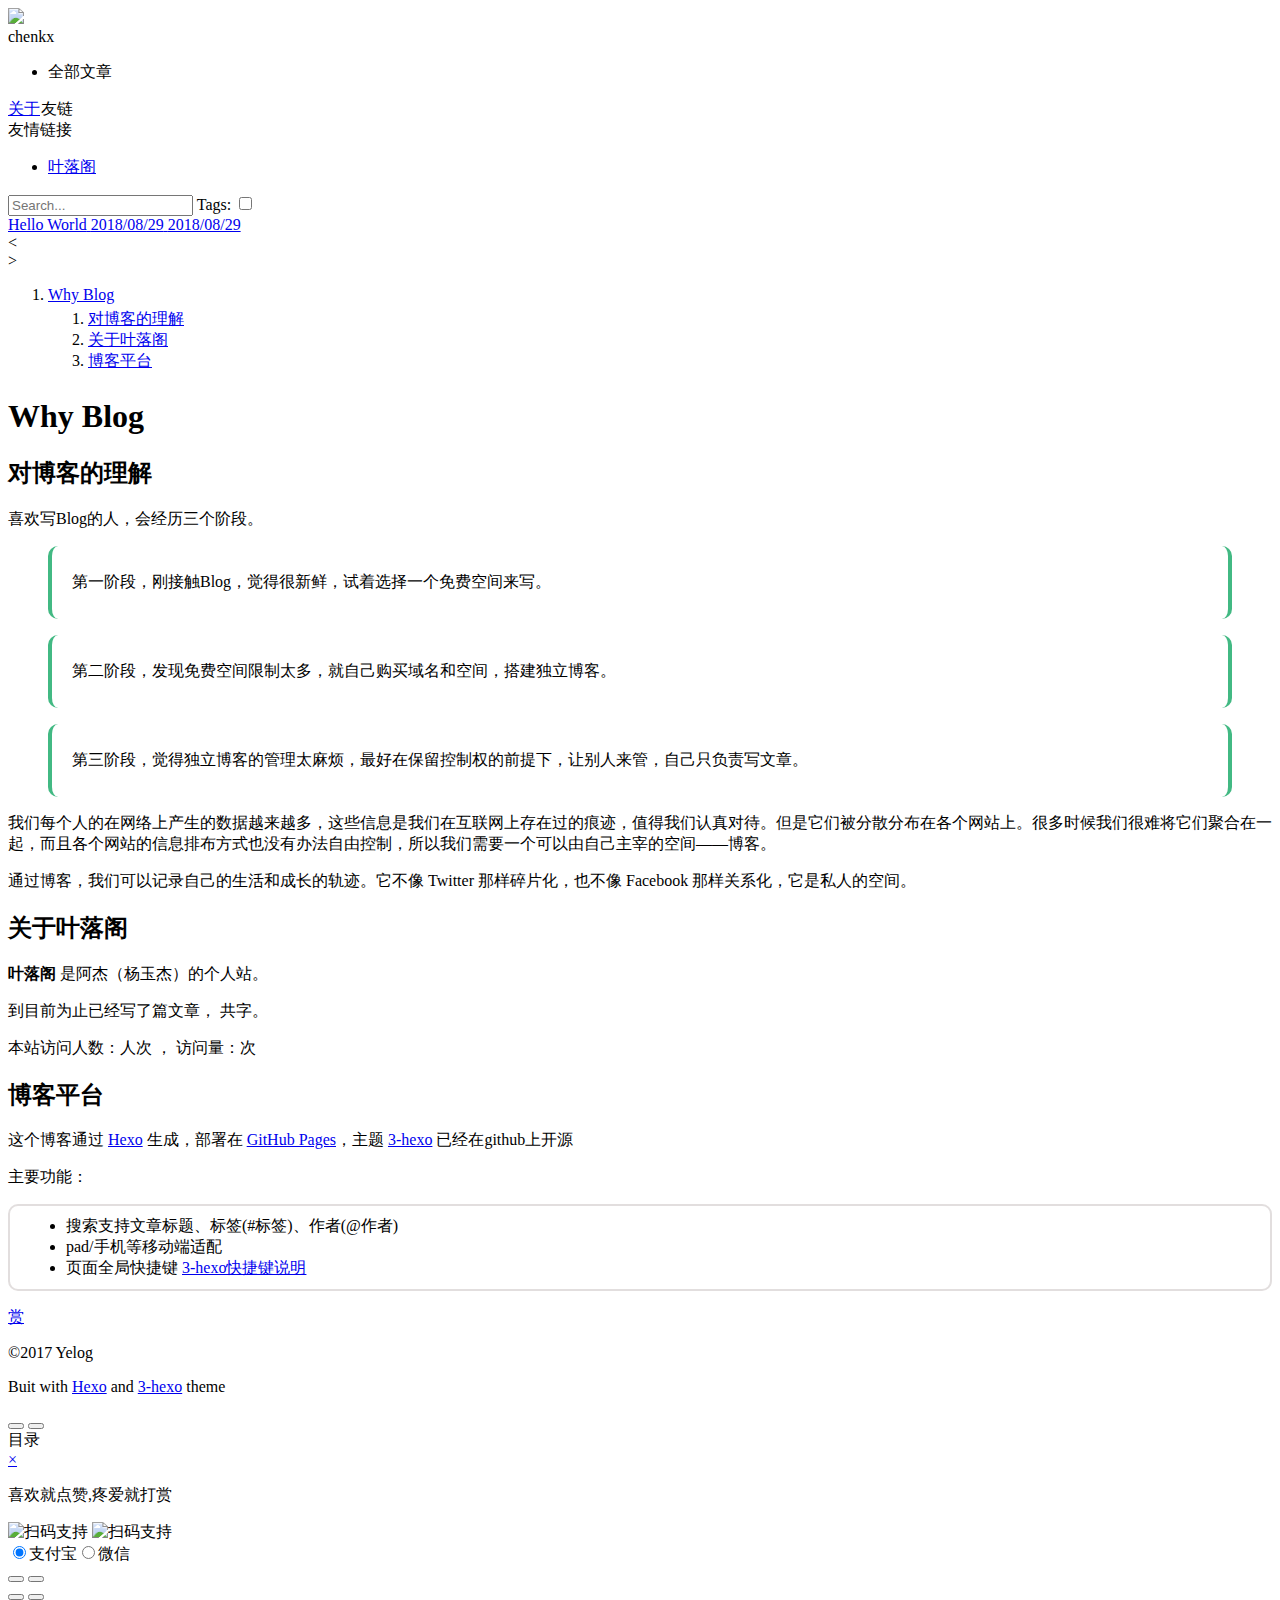
==== index.html @ 4b86eac5 "Site updated: 2018-08-30 00:07:07" ====
<!DOCTYPE html>
<html>
<head>
  <meta charset="utf-8">
  <title>chenkx博客</title>
  <meta name="keywords" content="">
  <meta name="description" content="chenkx博客">
    <meta name="viewport" content="width=device-width, initial-scale=1, maximum-scale=1">
<meta name="description" content="test">
<meta property="og:type" content="article">
<meta property="og:title" content="chenkx博客">
<meta property="og:url" content="http://yoursite.com/2018/08/29/test/index.html">
<meta property="og:site_name" content="chenkx博客">
<meta property="og:description" content="test">
<meta property="og:locale" content="default">
<meta property="og:updated_time" content="2018-08-29T16:04:20.630Z">
<meta name="twitter:card" content="summary">
<meta name="twitter:title" content="chenkx博客">
<meta name="twitter:description" content="test">


<link rel="icon" href="/img/avatar.jpg">

<link rel="stylesheet" href="/css/style.css">

<link rel="stylesheet" href="/css/hl_theme/atom-light.css">

<link href="//cdn.bootcss.com/animate.css/3.5.2/animate.min.css" rel="stylesheet">
<link href="//cdn.bootcss.com/font-awesome/4.7.0/css/font-awesome.min.css" rel="stylesheet">

<link href="//cdn.bootcss.com/photoswipe/4.1.2/photoswipe.min.css" rel="stylesheet">
<link href="//cdn.bootcss.com/photoswipe/4.1.2/default-skin/default-skin.min.css" rel="stylesheet">

<script src="//cdn.bootcss.com/jquery/2.2.4/jquery.min.js"></script>
<script src="/js/jquery.autocomplete.min.js"></script>
<script src="//cdn.bootcss.com/highlight.js/9.12.0/highlight.min.js"></script>
<script>
    hljs.initHighlightingOnLoad();
</script>

<script src="//cdn.bootcss.com/nprogress/0.2.0/nprogress.min.js"></script>



<script src="//cdn.bootcss.com/jquery-cookie/1.4.1/jquery.cookie.min.js" ></script>

</head>
<div style="display: none">
  <input class="theme_disqus_on" value="false">
  <input class="theme_preload_comment" value="false">
</div>
<body>
<aside class="nav mobile">
    <div class="nav-left">
        <a href="/" class="avatar_target">
    <img class="avatar" src="/img/avatar.jpg" />
</a>
<div class="author">
    <span>chenkx</span>
</div>

<div class="icon">
    
    <a class="rss" title="rss" href="/atom.xml" target="_blank"></a>
    
    
    <a class="github" title="github" href="https://github.com/yelog" target="_blank"></a>
    
    
    <a class="facebook" title="facebook" href="https://www.facebook.com/faker.tops" target="_blank"></a>
    
    
    
    <a class="linkedin" title="linkedin" href="https://www.linkedin.com/in/%E7%8E%89%E6%9D%B0-%E6%9D%A8-13a40a103/" target="_blank"></a>
    
    
    
    <a class="reddit" title="reddit" href="https://www.reddit.com/user/yelog/" target="_blank"></a>
    
    
    <a class="weibo" title="weibo" href="http://weibo.com/u/2307534817" target="_blank"></a>
    
    
    <a class="email" title="email" href="mailto:jaytp@qq.com"></a>
    
</div>



<ul>
    <li class="all active">全部文章</li>
    
</ul>
<div class="left-bottom">
    <div class="menus">
    
    
    
    
    </div>
    <div><a style="border-right: 1px solid #fff; width: 49%"  class="about site_url"  href="/about">关于</a><a style="width: 50%"  class="friends">友链</a></div>
</div>
<input type="hidden" id="yelog_site_posts_number" value="2">

<div style="display: none">
    <span id="busuanzi_value_site_uv"></span>
    <span id="busuanzi_value_site_pv"></span>
</div>
    </div>
    <div class="nav-right">
        <div class="friends-area">
    <div class="friends-title">
        友情链接
        <i class="back-title-list"></i>
    </div>
    <div class="friends-content">
        <ul>
            
            <li><a target="_blank" href="http://yelog.org/">叶落阁</a></li>
            
        </ul>
    </div>
</div>
        <div class="title-list">
    <form onkeydown="if(event.keyCode==13){return false;}">
        <input class="search" type="text" placeholder="Search..." autocomplete="off"id="local-search-input" >
        <i class="cross"></i>
        <span>
        <label for="tagswitch">Tags:</label>
        <input id="tagswitch" type="checkbox">
    </span>
    </form>
    <div class="tags-list">
    
    <div class="clearfix"></div>
</div>

    
    <nav id="title-list-nav">
        
        <a  class=""
           href="/2018/08/29/hello-world/"
           data-tag=""
           data-author="" >
            <span class="post-title" title="Hello World">Hello World</span>
            <span class="post-date" title="2018-08-29 23:16:12">2018/08/29</span>
        </a>
        
        <a  class=""
           href="/2018/08/29/test/"
           data-tag=""
           data-author="" >
            <span class="post-title" title=""></span>
            <span class="post-date" title="2018-08-29 23:48:22">2018/08/29</span>
        </a>
        
    </nav>
</div>
    </div>
    <div class="hide-list">
        <div class="semicircle">
            <div class="brackets first"><</div>
            <div class="brackets">&gt;</div>
        </div>
    </div>
</aside>
<div class="post">
    <div class="pjax">
        <article class="index">
            <div class="toc-ref">
    
        <ol class="toc"><li class="toc-item toc-level-1"><a class="toc-link" href="#Why-Blog"><span class="toc-text">Why Blog</span></a><ol class="toc-child"><li class="toc-item toc-level-2"><a class="toc-link" href="#对博客的理解"><span class="toc-text">对博客的理解</span></a></li><li class="toc-item toc-level-2"><a class="toc-link" href="#关于叶落阁"><span class="toc-text">关于叶落阁</span></a></li><li class="toc-item toc-level-2"><a class="toc-link" href="#博客平台"><span class="toc-text">博客平台</span></a></li></ol></li></ol>
    
<style>
    .left-col .switch-btn,
    .left-col .switch-area {
        display: none;
    }
    .toc-level-3 i,
    .toc-level-3 ol {
        display: none !important;
    }
</style>
</div>
            <h1 id="Why-Blog"><a href="#Why-Blog" class="headerlink" title="Why Blog"></a>Why Blog</h1><h2 id="对博客的理解"><a href="#对博客的理解" class="headerlink" title="对博客的理解"></a>对博客的理解</h2><p>喜欢写Blog的人，会经历三个阶段。</p>
<blockquote>
<p>第一阶段，刚接触Blog，觉得很新鲜，试着选择一个免费空间来写。</p>
</blockquote>
<blockquote>
<p>第二阶段，发现免费空间限制太多，就自己购买域名和空间，搭建独立博客。</p>
</blockquote>
<blockquote>
<p>第三阶段，觉得独立博客的管理太麻烦，最好在保留控制权的前提下，让别人来管，自己只负责写文章。</p>
</blockquote>
<p>我们每个人的在网络上产生的数据越来越多，这些信息是我们在互联网上存在过的痕迹，值得我们认真对待。但是它们被分散分布在各个网站上。很多时候我们很难将它们聚合在一起，而且各个网站的信息排布方式也没有办法自由控制，所以我们需要一个可以由自己主宰的空间——博客。</p>
<p>通过博客，我们可以记录自己的生活和成长的轨迹。它不像 Twitter 那样碎片化，也不像 Facebook 那样关系化，它是私人的空间。</p>
<h2 id="关于叶落阁"><a href="#关于叶落阁" class="headerlink" title="关于叶落阁"></a>关于叶落阁</h2><p><strong>叶落阁</strong> 是阿杰（杨玉杰）的个人站。</p>
<p>到目前为止已经写了<code class="article_number"></code>篇文章， 共<code class="site_word_count"></code>字。</p>
<p>本站访问人数：<code class="site_uv"></code>人次 ， 访问量：<code class="site_pv"></code>次</p>
<h2 id="博客平台"><a href="#博客平台" class="headerlink" title="博客平台"></a>博客平台</h2><p>这个博客通过 <a href="https://hexo.io/">Hexo</a> 生成，部署在 <a href="https://pages.github.com/">GitHub Pages</a>，主题 <a href="https://github.com/yelog/hexo-theme-3-hexo">3-hexo</a> 已经在github上开源</p>
<p>主要功能：</p>
<ul>
<li>搜索支持文章标题、标签(#标签)、作者(@作者)</li>
<li>pad/手机等移动端适配</li>
<li>页面全局快捷键 <a href='http://yelog.org/2017/03/24/3-hexo-shortcuts/'>3-hexo快捷键说明</a></li>
</ul>

        </article>
        
        <p>
            <a href="javascript:void(0)" class="dashang" onclick="dashangToggle()">赏</a>
        </p>
        
        
    </div>
    <div class="copyright">
        <p class="footer-entry">©2017 Yelog</p>
<p class="footer-entry">Buit with <a href="https://hexo.io/" target="_blank">Hexo</a> and <a href="https://github.com/yelog/hexo-theme-3-hexo" target="_blank">3-hexo</a> theme</p>

    </div>
    <div class="full-toc">
        <button class="full"><span class="min "></span></button>
<button class="post-toc-menu"><span class="post-toc-menu-icons"></span></button>
<div class="post-toc"><span class="post-toc-title">目录</span>
    <div class="post-toc-content">

    </div>
</div>
<a class="" id="rocket" href="javascript:void(0)"></a>
    </div>
</div>
<div class="acParent"></div>

<div class="hide_box" onclick="dashangToggle()"></div>
<div class="shang_box">
    <a class="shang_close" href="javascript:void(0)" onclick="dashangToggle()">×</a>
    <div class="shang_tit">
        <p>喜欢就点赞,疼爱就打赏</p>
    </div>
    <div class="shang_payimg">
        <div class="pay_img">
            <img src="/img/alipay.jpg" class="alipay" title="扫码支持">
            <img src="/img/weixin.jpg" class="weixin" title="扫码支持">
        </div>
    </div>
    <div class="shang_payselect">
        <span><label><input type="radio" name="pay" checked value="alipay">支付宝</label></span><span><label><input type="radio" name="pay" value="weixin">微信</label></span>
    </div>
</div>

</body>
<script src="//cdn.bootcss.com/jquery.pjax/2.0.1/jquery.pjax.min.js"></script>

<script src="//cdn.bootcss.com/photoswipe/4.1.2/photoswipe.min.js"></script>
<script src="//cdn.bootcss.com/photoswipe/4.1.2/photoswipe-ui-default.min.js"></script>

<script src="/js/script.js"></script>
<script>
    var img_resize = 'photoSwipe';
    /*作者、标签的自动补全*/
    $(function () {
        $('.search').AutoComplete({
            'data': [],
            'itemHeight': 20,
            'width': 418
        }).AutoComplete('show');
    })
    function initArticle() {
        /*渲染对应的表格样式*/
        
            $(".post .pjax table").addClass("green_title");
        

        /*渲染打赏样式*/
        
        $("input[name=pay]").on("click", function () {
            if($("input[name=pay]:checked").val()=="weixin"){
                $(".shang_box .shang_payimg .pay_img").addClass("weixin_img");
            } else {
                $(".shang_box .shang_payimg .pay_img").removeClass("weixin_img");
            }
        })
        

        /*高亮代码块行号*/
        
        $('pre code').each(function(){
            var lines = $(this).text().split('\n').length - 1;
            var $numbering = $('<ul/>').addClass('pre-numbering').attr("unselectable","on");
            $(this).addClass('has-numbering')
                    .parent()
                    .append($numbering);
            for(i=1;i<=lines;i++){
                $numbering.append($('<li/>').text(i));
            }
        });
        

        /*访问数量*/
        
        $.getScript("//dn-lbstatics.qbox.me/busuanzi/2.3/busuanzi.pure.mini.js");
        

        /*代码高亮，行号对齐*/
        $('.pre-numbering').css('line-height',$('.has-numbering').css('line-height'));

        

        // PhotoSwipe
        $('article').each(function(i){
            $(this).find('img').each(function(){
                if ($(this).closest('figure').hasClass('article-gallery-img')) {
                    return;
                }
                var alt = this.alt;
                $(this)
                    .wrap('<figure class="article-gallery-img" itemprop="associatedMedia" itemscope itemtype="http://schema.org/ImageObject"></figure>')
                    .wrap('<a href="' + this.src + '" title="' + alt + '"></a>');
                $(this).after('<div class="img_alt"><span>' + (alt || '') + '</span></div>');
            });
        });

        var pswpElement = document.querySelectorAll('.pswp')[0];
        if (pswpElement) {
            var gallerySelector = '.article-gallery, article';

            var initPhotoSwipeFromDOM = function(gallerySelector) {

                // parse slide data (url, title, size ...) from DOM elements
                // (children of gallerySelector)
                var parseThumbnailElements = function(el) {
                    var thumbElements = $(el).find('figure.article-gallery-img').toArray(),
                        numNodes = thumbElements.length,
                        items = [],
                        figureEl,
                        linkEl,
                        size,
                        imgEl,
                        item;

                    for (var i = 0; i < numNodes; i++) {

                        figureEl = thumbElements[i]; // <figure> element

                        // include only element nodes
                        if (figureEl.nodeType !== 1) {
                            continue;
                        }

                        linkEl = figureEl.children[0]; // <a> element
                        imgEl = linkEl.children[0]; // <img>

                        size = linkEl.getAttribute('data-size');
                        size = size && size.split('x');

                        // create slide object
                        item = {
                            src: linkEl.getAttribute('href'),
                            w: size && parseInt(size[0], 10) || imgEl.width,
                            h: size && parseInt(size[1], 10) || imgEl.height
                        };

                        if (figureEl.children.length > 1) {
                            // <figcaption> content
                            item.title = figureEl.children[1].innerHTML;
                        }

                        if (linkEl.children.length > 0) {
                            // <img> thumbnail element, retrieving thumbnail url
                            item.msrc = linkEl.children[0].getAttribute('src');
                        }

                        item.el = figureEl; // save link to element for getThumbBoundsFn
                        items.push(item);
                    }

                    return items;
                };

                // find nearest parent element
                var closest = function closest(el, fn) {
                    return el && (fn(el) ? el : closest(el.parentNode, fn));
                };

                // triggers when user clicks on thumbnail
                var onThumbnailsClick = function(e) {
                    e = e || window.event;

                    var eTarget = e.target || e.srcElement;

                    // find root element of slide
                    var clickedListItem = closest(eTarget, function(el) {
                        return (el.tagName && el.tagName.toUpperCase() === 'FIGURE');
                    });

                    if (!clickedListItem) {
                        return;
                    }

                    if (e.preventDefault) {
                        e.preventDefault();
                    } else {
                        e.returnValue = false;
                    }

                    // find index of clicked item by looping through all child nodes
                    // alternatively, you may define index via data- attribute
                    var clickedGallery = $(clickedListItem).closest(gallerySelector)[0],
                        childNodes = $(clickedGallery).find('figure.article-gallery-img').toArray(),
                        numChildNodes = childNodes.length,
                        nodeIndex = 0,
                        index;

                    for (var i = 0; i < numChildNodes; i++) {
                        if (childNodes[i].nodeType !== 1) {
                            continue;
                        }

                        if (childNodes[i] === clickedListItem) {
                            index = nodeIndex;
                            break;
                        }
                        nodeIndex++;
                    }



                    if (index >= 0) {
                        // open PhotoSwipe if valid index found
                        openPhotoSwipe(index, clickedGallery);
                    }
                    return false;
                };

                // parse picture index and gallery index from URL (#&pid=1&gid=2)
                var photoswipeParseHash = function() {
                    var hash = window.location.hash.substring(1),
                        params = {};

                    if (hash.length < 5) {
                        return params;
                    }

                    var vars = hash.split('&');
                    for (var i = 0; i < vars.length; i++) {
                        if (!vars[i]) {
                            continue;
                        }
                        var pair = vars[i].split('=');
                        if (pair.length < 2) {
                            continue;
                        }
                        params[pair[0]] = pair[1];
                    }

                    if (params.gid) {
                        params.gid = parseInt(params.gid, 10);
                    }

                    return params;
                };

                var openPhotoSwipe = function(index, galleryElement, disableAnimation, fromURL) {
                    var pswpElement = document.querySelectorAll('.pswp')[0],
                        gallery,
                        options,
                        items;

                    items = parseThumbnailElements(galleryElement);

                    // define options (if needed)
                    options = {

                        // define gallery index (for URL)
                        galleryUID: galleryElement.getAttribute('data-pswp-uid'),

                        getThumbBoundsFn: function(index) {
                            // See Options -> getThumbBoundsFn section of documentation for more info
                            var thumbnail = items[index].el.getElementsByTagName('img')[0], // find thumbnail
                                pageYScroll = window.pageYOffset || document.documentElement.scrollTop,
                                rect = thumbnail.getBoundingClientRect();

                            return {
                                x: rect.left,
                                y: rect.top + pageYScroll,
                                w: rect.width
                            };
                        }
                    };

                    // PhotoSwipe opened from URL
                    if (fromURL) {
                        if (options.galleryPIDs) {
                            // parse real index when custom PIDs are used
                            // http://photoswipe.com/documentation/faq.html#custom-pid-in-url
                            for (var j = 0; j < items.length; j++) {
                                if (items[j].pid == index) {
                                    options.index = j;
                                    break;
                                }
                            }
                        } else {
                            // in URL indexes start from 1
                            options.index = parseInt(index, 10) - 1;
                        }
                    } else {
                        options.index = parseInt(index, 10);
                    }

                    // exit if index not found
                    if (isNaN(options.index)) {
                        return;
                    }

                    if (disableAnimation) {
                        options.showAnimationDuration = 0;
                    }

                    // Pass data to PhotoSwipe and initialize it
                    gallery = new PhotoSwipe(pswpElement, PhotoSwipeUI_Default, items, options);

                    gallery.listen('imageLoadComplete', function(index, item) {
                        var linkEl = item.el.children[0];
                        var img = item.container.children[0];
                        if (!linkEl.getAttribute('data-size')) {
                            linkEl.setAttribute('data-size', img.naturalWidth + 'x' + img.naturalHeight);
                            item.w = img.naturalWidth;
                            item.h = img.naturalHeight;
                            gallery.invalidateCurrItems();
                            gallery.updateSize(true);
                        }
                    });

                    gallery.init();
                };

                // loop through all gallery elements and bind events
                var galleryElements = document.querySelectorAll(gallerySelector);

                for (var i = 0, l = galleryElements.length; i < l; i++) {
                    galleryElements[i].setAttribute('data-pswp-uid', i + 1);
                    galleryElements[i].onclick = onThumbnailsClick;
                }

                // Parse URL and open gallery if it contains #&pid=3&gid=1
                var hashData = photoswipeParseHash();
                if (hashData.pid && hashData.gid) {
                    openPhotoSwipe(hashData.pid, galleryElements[hashData.gid - 1], true, true);
                }
            };

            // execute above function
            initPhotoSwipeFromDOM(gallerySelector);
        }
        
    }

    /*打赏页面隐藏与展示*/
    
    function dashangToggle() {
        $(".shang_box").fadeToggle();
        $(".hide_box").fadeToggle();
    }
    

</script>

<!--加入行号的高亮代码块样式-->

<style>
    pre{
        position: relative;
        margin-bottom: 24px;
        border-radius: 10px;
        border: 2px solid #e2dede;
        background: #FFF;
        overflow: hidden;
    }
    code.has-numbering{
        margin-left: 30px;
    }
    .pre-numbering{
        margin: 0px;
        position: absolute;
        top: 0;
        left: 0;
        width: 20px;
        padding: 0.5em 3px 0.7em 5px;
        border-right: 1px solid #C3CCD0;
        text-align: right;
        color: #AAA;
        background-color: #fafafa;
    }
</style>

<!--自定义样式设置-->
<style>
    
    .nav-right nav a.hover, #local-search-result a.hover{
        background-color: #e2e0e0;
    }
    
    

    /*列表样式*/
    
    .post .pjax article .article-entry>ol, .post .pjax article .article-entry>ul, .post .pjax article>ol, .post .pjax article>ul{
        border: #e2dede solid 2px;
        border-radius: 10px;
        padding: 10px 32px 10px 56px;
    }
    .post .pjax article .article-entry li>ol, .post .pjax article .article-entry li>ul,.post .pjax article li>ol, .post .pjax article li>ul{
        padding-top: 5px;
        padding-bottom: 5px;
    }
    .post .pjax article .article-entry>ol>li, .post .pjax article .article-entry>ul>li,.post .pjax article>ol>li, .post .pjax article>ul>li{
        margin-bottom: auto;
        margin-left: auto;
    }
    .post .pjax article .article-entry li>ol>li, .post .pjax article .article-entry li>ul>li,.post .pjax article li>ol>li, .post .pjax article li>ul>li{
        margin-bottom: auto;
        margin-left: auto;
    }
    

    /*引用块样式*/
    
    .post .pjax article blockquote {
        padding: 10px 20px;
        background-color: white;
        border: none;
        border-left: 4px solid #42b983;
        border-right: 4px solid #42b983;
        border-radius: 10px;
    }
    

    /*文章列表背景图*/
    
    .nav-right:before {
        content: ' ';
        display: block;
        position: absolute;
        left: 0;
        top: 0;
        width: 100%;
        height: 100%;
        opacity: 0.1;
        background: url("http://oncj6b2vl.bkt.clouddn.com/FlSExUGfRSaqxkK5v42CpuI-tXAL.jpg");
        background-repeat: no-repeat;
        background-position: 50% 0;
        -ms-background-size: cover;
        -o-background-size: cover;
        -moz-background-size: cover;
        -webkit-background-size: cover;
        background-size: cover;
    }
    
</style>


<!-- Root element of PhotoSwipe. Must have class pswp. -->
<div class="pswp" tabindex="-1" role="dialog" aria-hidden="true">

    <!-- Background of PhotoSwipe.
         It's a separate element, as animating opacity is faster than rgba(). -->
    <div class="pswp__bg"></div>

    <!-- Slides wrapper with overflow:hidden. -->
    <div class="pswp__scroll-wrap">

        <!-- Container that holds slides. PhotoSwipe keeps only 3 slides in DOM to save memory. -->
        <!-- don't modify these 3 pswp__item elements, data is added later on. -->
        <div class="pswp__container">
            <div class="pswp__item"></div>
            <div class="pswp__item"></div>
            <div class="pswp__item"></div>
        </div>

        <!-- Default (PhotoSwipeUI_Default) interface on top of sliding area. Can be changed. -->
        <div class="pswp__ui pswp__ui--hidden">

            <div class="pswp__top-bar">

                <!--  Controls are self-explanatory. Order can be changed. -->

                <div class="pswp__counter"></div>

                <button class="pswp__button pswp__button--close" title="Close (Esc)"></button>

                <button class="pswp__button pswp__button--fs" title="Toggle fullscreen"></button>

                <!-- Preloader demo https://codepen.io/dimsemenov/pen/yyBWoR -->
                <!-- element will get class pswp__preloader--active when preloader is running -->
                <div class="pswp__preloader">
                    <div class="pswp__preloader__icn">
                        <div class="pswp__preloader__cut">
                            <div class="pswp__preloader__donut"></div>
                        </div>
                    </div>
                </div>
            </div>

            <div class="pswp__share-modal pswp__share-modal--hidden pswp__single-tap">
                <div class="pswp__share-tooltip"></div>
            </div>

            <button class="pswp__button pswp__button--arrow--left" title="Previous (arrow left)">
            </button>

            <button class="pswp__button pswp__button--arrow--right" title="Next (arrow right)">
            </button>

            <div class="pswp__caption">
                <div class="pswp__caption__center"></div>
            </div>

        </div>

    </div>

</div>





</html>
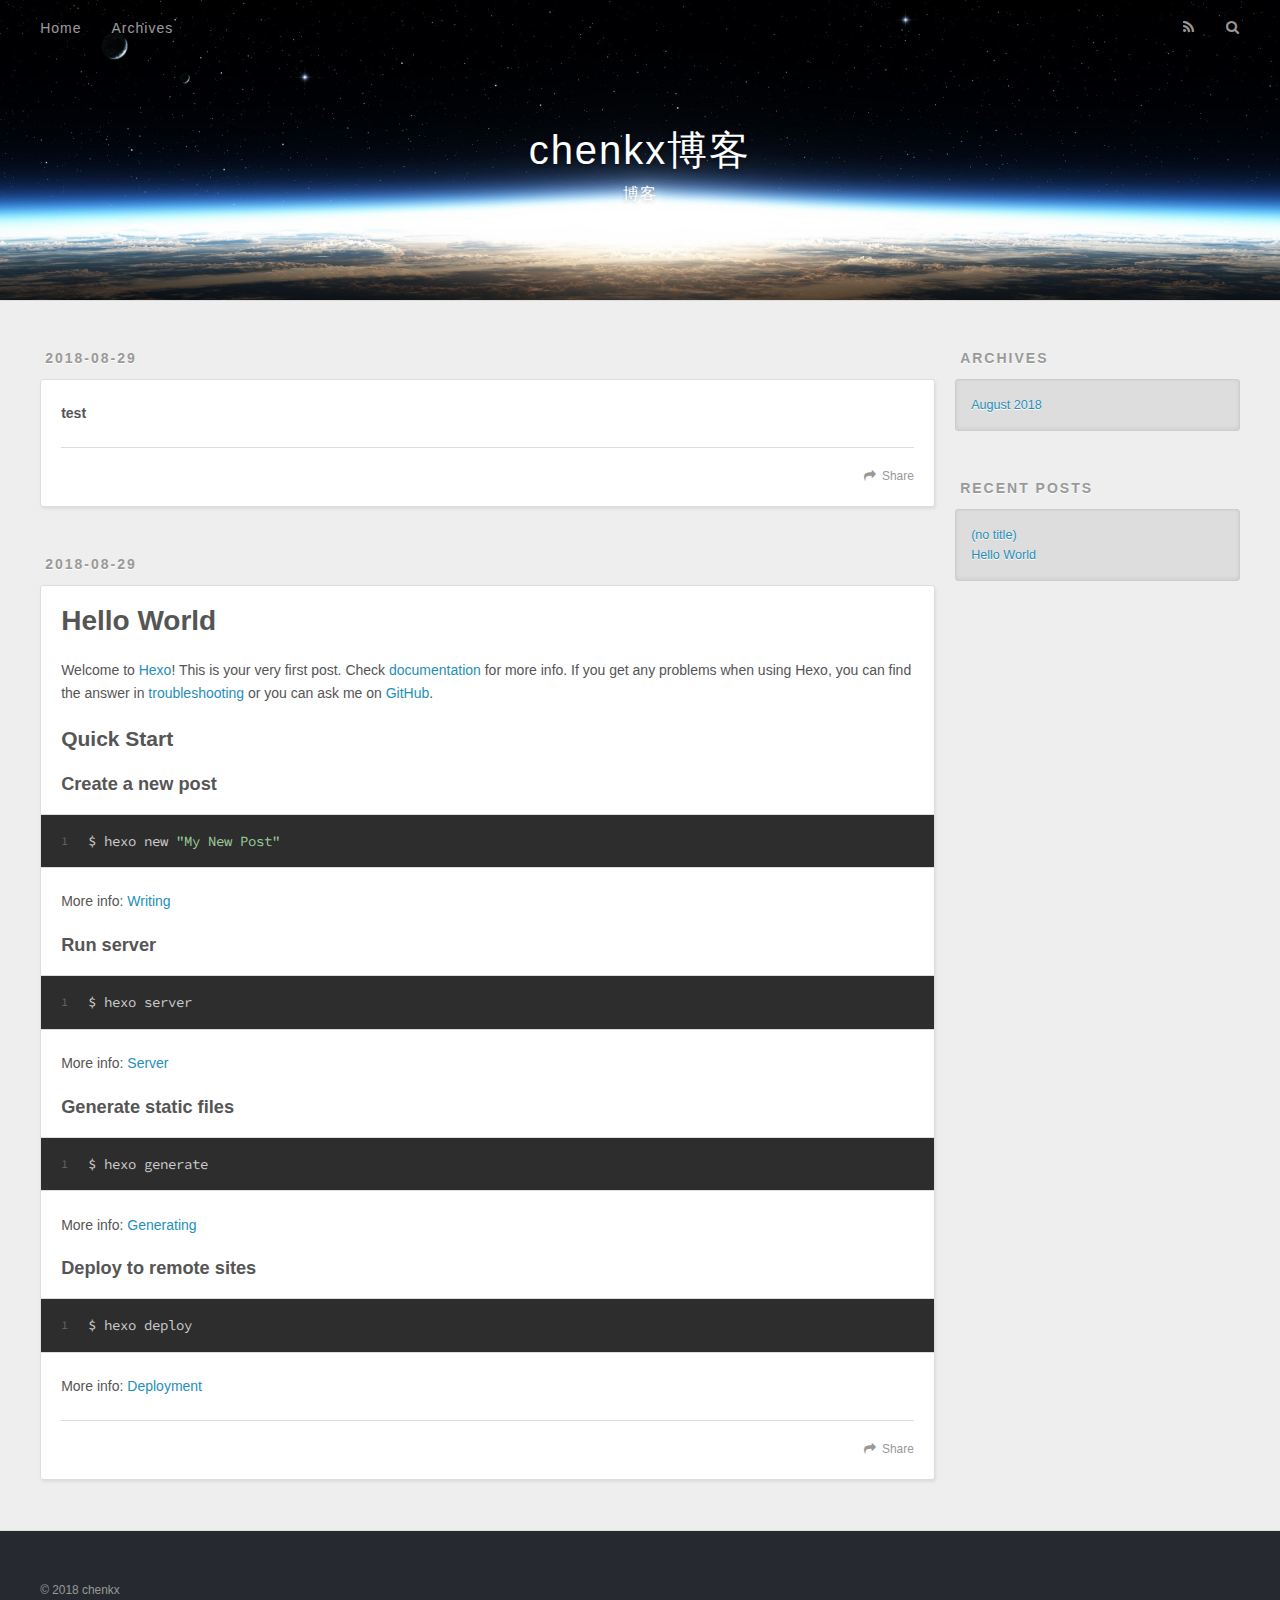
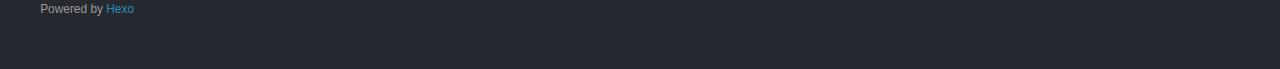
==== commit 8a58e527: "Site updated: 2018-08-30 00:21:43" ====
--- a/index.html
+++ b/index.html
@@ -2,727 +2,221 @@
 <html>
 <head>
   <meta charset="utf-8">
+  
+
+  
   <title>chenkx博客</title>
-  <meta name="keywords" content="">
-  <meta name="description" content="chenkx博客">
-    <meta name="viewport" content="width=device-width, initial-scale=1, maximum-scale=1">
-<meta name="description" content="test">
-<meta property="og:type" content="article">
+  <meta name="viewport" content="width=device-width, initial-scale=1, maximum-scale=1">
+  <meta name="description" content="个人整理">
+<meta property="og:type" content="website">
 <meta property="og:title" content="chenkx博客">
-<meta property="og:url" content="http://yoursite.com/2018/08/29/test/index.html">
+<meta property="og:url" content="http://yoursite.com/index.html">
 <meta property="og:site_name" content="chenkx博客">
-<meta property="og:description" content="test">
+<meta property="og:description" content="个人整理">
 <meta property="og:locale" content="default">
-<meta property="og:updated_time" content="2018-08-29T16:04:20.630Z">
 <meta name="twitter:card" content="summary">
 <meta name="twitter:title" content="chenkx博客">
-<meta name="twitter:description" content="test">
-
-
-<link rel="icon" href="/img/avatar.jpg">
-
-<link rel="stylesheet" href="/css/style.css">
-
-<link rel="stylesheet" href="/css/hl_theme/atom-light.css">
-
-<link href="//cdn.bootcss.com/animate.css/3.5.2/animate.min.css" rel="stylesheet">
-<link href="//cdn.bootcss.com/font-awesome/4.7.0/css/font-awesome.min.css" rel="stylesheet">
-
-<link href="//cdn.bootcss.com/photoswipe/4.1.2/photoswipe.min.css" rel="stylesheet">
-<link href="//cdn.bootcss.com/photoswipe/4.1.2/default-skin/default-skin.min.css" rel="stylesheet">
-
-<script src="//cdn.bootcss.com/jquery/2.2.4/jquery.min.js"></script>
-<script src="/js/jquery.autocomplete.min.js"></script>
-<script src="//cdn.bootcss.com/highlight.js/9.12.0/highlight.min.js"></script>
-<script>
-    hljs.initHighlightingOnLoad();
-</script>
-
-<script src="//cdn.bootcss.com/nprogress/0.2.0/nprogress.min.js"></script>
-
-
-
-<script src="//cdn.bootcss.com/jquery-cookie/1.4.1/jquery.cookie.min.js" ></script>
-
+<meta name="twitter:description" content="个人整理">
+  
+    <link rel="alternate" href="/atom.xml" title="chenkx博客" type="application/atom+xml">
+  
+  
+    <link rel="icon" href="/favicon.png">
+  
+  
+    <link href="//fonts.googleapis.com/css?family=Source+Code+Pro" rel="stylesheet" type="text/css">
+  
+  <link rel="stylesheet" href="/css/style.css">
 </head>
-<div style="display: none">
-  <input class="theme_disqus_on" value="false">
-  <input class="theme_preload_comment" value="false">
-</div>
+
 <body>
-<aside class="nav mobile">
-    <div class="nav-left">
-        <a href="/" class="avatar_target">
-    <img class="avatar" src="/img/avatar.jpg" />
+  <div id="container">
+    <div id="wrap">
+      <header id="header">
+  <div id="banner"></div>
+  <div id="header-outer" class="outer">
+    <div id="header-title" class="inner">
+      <h1 id="logo-wrap">
+        <a href="/" id="logo">chenkx博客</a>
+      </h1>
+      
+        <h2 id="subtitle-wrap">
+          <a href="/" id="subtitle">博客</a>
+        </h2>
+      
+    </div>
+    <div id="header-inner" class="inner">
+      <nav id="main-nav">
+        <a id="main-nav-toggle" class="nav-icon"></a>
+        
+          <a class="main-nav-link" href="/">Home</a>
+        
+          <a class="main-nav-link" href="/archives">Archives</a>
+        
+      </nav>
+      <nav id="sub-nav">
+        
+          <a id="nav-rss-link" class="nav-icon" href="/atom.xml" title="RSS Feed"></a>
+        
+        <a id="nav-search-btn" class="nav-icon" title="Search"></a>
+      </nav>
+      <div id="search-form-wrap">
+        <form action="//google.com/search" method="get" accept-charset="UTF-8" class="search-form"><input type="search" name="q" class="search-form-input" placeholder="Search"><button type="submit" class="search-form-submit">&#xF002;</button><input type="hidden" name="sitesearch" value="http://yoursite.com"></form>
+      </div>
+    </div>
+  </div>
+</header>
+      <div class="outer">
+        <section id="main">
+  
+    <article id="post-test" class="article article-type-post" itemscope itemprop="blogPost">
+  <div class="article-meta">
+    <a href="/2018/08/29/test/" class="article-date">
+  <time datetime="2018-08-29T15:48:22.527Z" itemprop="datePublished">2018-08-29</time>
 </a>
-<div class="author">
-    <span>chenkx</span>
-</div>
-
-<div class="icon">
-    
-    <a class="rss" title="rss" href="/atom.xml" target="_blank"></a>
-    
-    
-    <a class="github" title="github" href="https://github.com/yelog" target="_blank"></a>
-    
-    
-    <a class="facebook" title="facebook" href="https://www.facebook.com/faker.tops" target="_blank"></a>
-    
-    
-    
-    <a class="linkedin" title="linkedin" href="https://www.linkedin.com/in/%E7%8E%89%E6%9D%B0-%E6%9D%A8-13a40a103/" target="_blank"></a>
-    
-    
-    
-    <a class="reddit" title="reddit" href="https://www.reddit.com/user/yelog/" target="_blank"></a>
-    
-    
-    <a class="weibo" title="weibo" href="http://weibo.com/u/2307534817" target="_blank"></a>
-    
-    
-    <a class="email" title="email" href="mailto:jaytp@qq.com"></a>
-    
-</div>
-
-
-
-<ul>
-    <li class="all active">全部文章</li>
-    
-</ul>
-<div class="left-bottom">
-    <div class="menus">
-    
-    
-    
-    
-    </div>
-    <div><a style="border-right: 1px solid #fff; width: 49%"  class="about site_url"  href="/about">关于</a><a style="width: 50%"  class="friends">友链</a></div>
-</div>
-<input type="hidden" id="yelog_site_posts_number" value="2">
-
-<div style="display: none">
-    <span id="busuanzi_value_site_uv"></span>
-    <span id="busuanzi_value_site_pv"></span>
-</div>
-    </div>
-    <div class="nav-right">
-        <div class="friends-area">
-    <div class="friends-title">
-        友情链接
-        <i class="back-title-list"></i>
-    </div>
-    <div class="friends-content">
-        <ul>
-            
-            <li><a target="_blank" href="http://yelog.org/">叶落阁</a></li>
-            
-        </ul>
-    </div>
-</div>
-        <div class="title-list">
-    <form onkeydown="if(event.keyCode==13){return false;}">
-        <input class="search" type="text" placeholder="Search..." autocomplete="off"id="local-search-input" >
-        <i class="cross"></i>
-        <span>
-        <label for="tagswitch">Tags:</label>
-        <input id="tagswitch" type="checkbox">
-    </span>
-    </form>
-    <div class="tags-list">
-    
-    <div class="clearfix"></div>
-</div>
-
-    
-    <nav id="title-list-nav">
-        
-        <a  class=""
-           href="/2018/08/29/hello-world/"
-           data-tag=""
-           data-author="" >
-            <span class="post-title" title="Hello World">Hello World</span>
-            <span class="post-date" title="2018-08-29 23:16:12">2018/08/29</span>
-        </a>
-        
-        <a  class=""
-           href="/2018/08/29/test/"
-           data-tag=""
-           data-author="" >
-            <span class="post-title" title=""></span>
-            <span class="post-date" title="2018-08-29 23:48:22">2018/08/29</span>
-        </a>
-        
-    </nav>
-</div>
-    </div>
-    <div class="hide-list">
-        <div class="semicircle">
-            <div class="brackets first"><</div>
-            <div class="brackets">&gt;</div>
-        </div>
-    </div>
+    
+  </div>
+  <div class="article-inner">
+    
+    
+    <div class="article-entry" itemprop="articleBody">
+      
+        <p><strong>test</strong></p>
+
+      
+    </div>
+    <footer class="article-footer">
+      <a data-url="http://yoursite.com/2018/08/29/test/" data-id="cjlfclg020000low8b5fexly4" class="article-share-link">Share</a>
+      
+      
+    </footer>
+  </div>
+  
+</article>
+
+
+  
+    <article id="post-hello-world" class="article article-type-post" itemscope itemprop="blogPost">
+  <div class="article-meta">
+    <a href="/2018/08/29/hello-world/" class="article-date">
+  <time datetime="2018-08-29T15:16:12.159Z" itemprop="datePublished">2018-08-29</time>
+</a>
+    
+  </div>
+  <div class="article-inner">
+    
+    
+      <header class="article-header">
+        
+  
+    <h1 itemprop="name">
+      <a class="article-title" href="/2018/08/29/hello-world/">Hello World</a>
+    </h1>
+  
+
+      </header>
+    
+    <div class="article-entry" itemprop="articleBody">
+      
+        <p>Welcome to <a href="https://hexo.io/" target="_blank" rel="noopener">Hexo</a>! This is your very first post. Check <a href="https://hexo.io/docs/" target="_blank" rel="noopener">documentation</a> for more info. If you get any problems when using Hexo, you can find the answer in <a href="https://hexo.io/docs/troubleshooting.html" target="_blank" rel="noopener">troubleshooting</a> or you can ask me on <a href="https://github.com/hexojs/hexo/issues" target="_blank" rel="noopener">GitHub</a>.</p>
+<h2 id="Quick-Start"><a href="#Quick-Start" class="headerlink" title="Quick Start"></a>Quick Start</h2><h3 id="Create-a-new-post"><a href="#Create-a-new-post" class="headerlink" title="Create a new post"></a>Create a new post</h3><figure class="highlight bash"><table><tr><td class="gutter"><pre><span class="line">1</span><br></pre></td><td class="code"><pre><span class="line">$ hexo new <span class="string">"My New Post"</span></span><br></pre></td></tr></table></figure>
+<p>More info: <a href="https://hexo.io/docs/writing.html" target="_blank" rel="noopener">Writing</a></p>
+<h3 id="Run-server"><a href="#Run-server" class="headerlink" title="Run server"></a>Run server</h3><figure class="highlight bash"><table><tr><td class="gutter"><pre><span class="line">1</span><br></pre></td><td class="code"><pre><span class="line">$ hexo server</span><br></pre></td></tr></table></figure>
+<p>More info: <a href="https://hexo.io/docs/server.html" target="_blank" rel="noopener">Server</a></p>
+<h3 id="Generate-static-files"><a href="#Generate-static-files" class="headerlink" title="Generate static files"></a>Generate static files</h3><figure class="highlight bash"><table><tr><td class="gutter"><pre><span class="line">1</span><br></pre></td><td class="code"><pre><span class="line">$ hexo generate</span><br></pre></td></tr></table></figure>
+<p>More info: <a href="https://hexo.io/docs/generating.html" target="_blank" rel="noopener">Generating</a></p>
+<h3 id="Deploy-to-remote-sites"><a href="#Deploy-to-remote-sites" class="headerlink" title="Deploy to remote sites"></a>Deploy to remote sites</h3><figure class="highlight bash"><table><tr><td class="gutter"><pre><span class="line">1</span><br></pre></td><td class="code"><pre><span class="line">$ hexo deploy</span><br></pre></td></tr></table></figure>
+<p>More info: <a href="https://hexo.io/docs/deployment.html" target="_blank" rel="noopener">Deployment</a></p>
+
+      
+    </div>
+    <footer class="article-footer">
+      <a data-url="http://yoursite.com/2018/08/29/hello-world/" data-id="cjlfclg0a0001low8el8ltoz2" class="article-share-link">Share</a>
+      
+      
+    </footer>
+  </div>
+  
+</article>
+
+
+  
+
+
+</section>
+        
+          <aside id="sidebar">
+  
+    
+
+  
+    
+
+  
+    
+  
+    
+  <div class="widget-wrap">
+    <h3 class="widget-title">Archives</h3>
+    <div class="widget">
+      <ul class="archive-list"><li class="archive-list-item"><a class="archive-list-link" href="/archives/2018/08/">August 2018</a></li></ul>
+    </div>
+  </div>
+
+
+  
+    
+  <div class="widget-wrap">
+    <h3 class="widget-title">Recent Posts</h3>
+    <div class="widget">
+      <ul>
+        
+          <li>
+            <a href="/2018/08/29/test/">(no title)</a>
+          </li>
+        
+          <li>
+            <a href="/2018/08/29/hello-world/">Hello World</a>
+          </li>
+        
+      </ul>
+    </div>
+  </div>
+
+  
 </aside>
-<div class="post">
-    <div class="pjax">
-        <article class="index">
-            <div class="toc-ref">
-    
-        <ol class="toc"><li class="toc-item toc-level-1"><a class="toc-link" href="#Why-Blog"><span class="toc-text">Why Blog</span></a><ol class="toc-child"><li class="toc-item toc-level-2"><a class="toc-link" href="#对博客的理解"><span class="toc-text">对博客的理解</span></a></li><li class="toc-item toc-level-2"><a class="toc-link" href="#关于叶落阁"><span class="toc-text">关于叶落阁</span></a></li><li class="toc-item toc-level-2"><a class="toc-link" href="#博客平台"><span class="toc-text">博客平台</span></a></li></ol></li></ol>
-    
-<style>
-    .left-col .switch-btn,
-    .left-col .switch-area {
-        display: none;
-    }
-    .toc-level-3 i,
-    .toc-level-3 ol {
-        display: none !important;
-    }
-</style>
-</div>
-            <h1 id="Why-Blog"><a href="#Why-Blog" class="headerlink" title="Why Blog"></a>Why Blog</h1><h2 id="对博客的理解"><a href="#对博客的理解" class="headerlink" title="对博客的理解"></a>对博客的理解</h2><p>喜欢写Blog的人，会经历三个阶段。</p>
-<blockquote>
-<p>第一阶段，刚接触Blog，觉得很新鲜，试着选择一个免费空间来写。</p>
-</blockquote>
-<blockquote>
-<p>第二阶段，发现免费空间限制太多，就自己购买域名和空间，搭建独立博客。</p>
-</blockquote>
-<blockquote>
-<p>第三阶段，觉得独立博客的管理太麻烦，最好在保留控制权的前提下，让别人来管，自己只负责写文章。</p>
-</blockquote>
-<p>我们每个人的在网络上产生的数据越来越多，这些信息是我们在互联网上存在过的痕迹，值得我们认真对待。但是它们被分散分布在各个网站上。很多时候我们很难将它们聚合在一起，而且各个网站的信息排布方式也没有办法自由控制，所以我们需要一个可以由自己主宰的空间——博客。</p>
-<p>通过博客，我们可以记录自己的生活和成长的轨迹。它不像 Twitter 那样碎片化，也不像 Facebook 那样关系化，它是私人的空间。</p>
-<h2 id="关于叶落阁"><a href="#关于叶落阁" class="headerlink" title="关于叶落阁"></a>关于叶落阁</h2><p><strong>叶落阁</strong> 是阿杰（杨玉杰）的个人站。</p>
-<p>到目前为止已经写了<code class="article_number"></code>篇文章， 共<code class="site_word_count"></code>字。</p>
-<p>本站访问人数：<code class="site_uv"></code>人次 ， 访问量：<code class="site_pv"></code>次</p>
-<h2 id="博客平台"><a href="#博客平台" class="headerlink" title="博客平台"></a>博客平台</h2><p>这个博客通过 <a href="https://hexo.io/">Hexo</a> 生成，部署在 <a href="https://pages.github.com/">GitHub Pages</a>，主题 <a href="https://github.com/yelog/hexo-theme-3-hexo">3-hexo</a> 已经在github上开源</p>
-<p>主要功能：</p>
-<ul>
-<li>搜索支持文章标题、标签(#标签)、作者(@作者)</li>
-<li>pad/手机等移动端适配</li>
-<li>页面全局快捷键 <a href='http://yelog.org/2017/03/24/3-hexo-shortcuts/'>3-hexo快捷键说明</a></li>
-</ul>
-
-        </article>
-        
-        <p>
-            <a href="javascript:void(0)" class="dashang" onclick="dashangToggle()">赏</a>
-        </p>
-        
-        
-    </div>
-    <div class="copyright">
-        <p class="footer-entry">©2017 Yelog</p>
-<p class="footer-entry">Buit with <a href="https://hexo.io/" target="_blank">Hexo</a> and <a href="https://github.com/yelog/hexo-theme-3-hexo" target="_blank">3-hexo</a> theme</p>
-
-    </div>
-    <div class="full-toc">
-        <button class="full"><span class="min "></span></button>
-<button class="post-toc-menu"><span class="post-toc-menu-icons"></span></button>
-<div class="post-toc"><span class="post-toc-title">目录</span>
-    <div class="post-toc-content">
-
-    </div>
-</div>
-<a class="" id="rocket" href="javascript:void(0)"></a>
-    </div>
-</div>
-<div class="acParent"></div>
-
-<div class="hide_box" onclick="dashangToggle()"></div>
-<div class="shang_box">
-    <a class="shang_close" href="javascript:void(0)" onclick="dashangToggle()">×</a>
-    <div class="shang_tit">
-        <p>喜欢就点赞,疼爱就打赏</p>
-    </div>
-    <div class="shang_payimg">
-        <div class="pay_img">
-            <img src="/img/alipay.jpg" class="alipay" title="扫码支持">
-            <img src="/img/weixin.jpg" class="weixin" title="扫码支持">
-        </div>
-    </div>
-    <div class="shang_payselect">
-        <span><label><input type="radio" name="pay" checked value="alipay">支付宝</label></span><span><label><input type="radio" name="pay" value="weixin">微信</label></span>
-    </div>
-</div>
-
+        
+      </div>
+      <footer id="footer">
+  
+  <div class="outer">
+    <div id="footer-info" class="inner">
+      &copy; 2018 chenkx<br>
+      Powered by <a href="http://hexo.io/" target="_blank">Hexo</a>
+    </div>
+  </div>
+</footer>
+    </div>
+    <nav id="mobile-nav">
+  
+    <a href="/" class="mobile-nav-link">Home</a>
+  
+    <a href="/archives" class="mobile-nav-link">Archives</a>
+  
+</nav>
+    
+
+<script src="//ajax.googleapis.com/ajax/libs/jquery/2.0.3/jquery.min.js"></script>
+
+
+  <link rel="stylesheet" href="/fancybox/jquery.fancybox.css">
+  <script src="/fancybox/jquery.fancybox.pack.js"></script>
+
+
+<script src="/js/script.js"></script>
+
+
+
+  </div>
 </body>
-<script src="//cdn.bootcss.com/jquery.pjax/2.0.1/jquery.pjax.min.js"></script>
-
-<script src="//cdn.bootcss.com/photoswipe/4.1.2/photoswipe.min.js"></script>
-<script src="//cdn.bootcss.com/photoswipe/4.1.2/photoswipe-ui-default.min.js"></script>
-
-<script src="/js/script.js"></script>
-<script>
-    var img_resize = 'photoSwipe';
-    /*作者、标签的自动补全*/
-    $(function () {
-        $('.search').AutoComplete({
-            'data': [],
-            'itemHeight': 20,
-            'width': 418
-        }).AutoComplete('show');
-    })
-    function initArticle() {
-        /*渲染对应的表格样式*/
-        
-            $(".post .pjax table").addClass("green_title");
-        
-
-        /*渲染打赏样式*/
-        
-        $("input[name=pay]").on("click", function () {
-            if($("input[name=pay]:checked").val()=="weixin"){
-                $(".shang_box .shang_payimg .pay_img").addClass("weixin_img");
-            } else {
-                $(".shang_box .shang_payimg .pay_img").removeClass("weixin_img");
-            }
-        })
-        
-
-        /*高亮代码块行号*/
-        
-        $('pre code').each(function(){
-            var lines = $(this).text().split('\n').length - 1;
-            var $numbering = $('<ul/>').addClass('pre-numbering').attr("unselectable","on");
-            $(this).addClass('has-numbering')
-                    .parent()
-                    .append($numbering);
-            for(i=1;i<=lines;i++){
-                $numbering.append($('<li/>').text(i));
-            }
-        });
-        
-
-        /*访问数量*/
-        
-        $.getScript("//dn-lbstatics.qbox.me/busuanzi/2.3/busuanzi.pure.mini.js");
-        
-
-        /*代码高亮，行号对齐*/
-        $('.pre-numbering').css('line-height',$('.has-numbering').css('line-height'));
-
-        
-
-        // PhotoSwipe
-        $('article').each(function(i){
-            $(this).find('img').each(function(){
-                if ($(this).closest('figure').hasClass('article-gallery-img')) {
-                    return;
-                }
-                var alt = this.alt;
-                $(this)
-                    .wrap('<figure class="article-gallery-img" itemprop="associatedMedia" itemscope itemtype="http://schema.org/ImageObject"></figure>')
-                    .wrap('<a href="' + this.src + '" title="' + alt + '"></a>');
-                $(this).after('<div class="img_alt"><span>' + (alt || '') + '</span></div>');
-            });
-        });
-
-        var pswpElement = document.querySelectorAll('.pswp')[0];
-        if (pswpElement) {
-            var gallerySelector = '.article-gallery, article';
-
-            var initPhotoSwipeFromDOM = function(gallerySelector) {
-
-                // parse slide data (url, title, size ...) from DOM elements
-                // (children of gallerySelector)
-                var parseThumbnailElements = function(el) {
-                    var thumbElements = $(el).find('figure.article-gallery-img').toArray(),
-                        numNodes = thumbElements.length,
-                        items = [],
-                        figureEl,
-                        linkEl,
-                        size,
-                        imgEl,
-                        item;
-
-                    for (var i = 0; i < numNodes; i++) {
-
-                        figureEl = thumbElements[i]; // <figure> element
-
-                        // include only element nodes
-                        if (figureEl.nodeType !== 1) {
-                            continue;
-                        }
-
-                        linkEl = figureEl.children[0]; // <a> element
-                        imgEl = linkEl.children[0]; // <img>
-
-                        size = linkEl.getAttribute('data-size');
-                        size = size && size.split('x');
-
-                        // create slide object
-                        item = {
-                            src: linkEl.getAttribute('href'),
-                            w: size && parseInt(size[0], 10) || imgEl.width,
-                            h: size && parseInt(size[1], 10) || imgEl.height
-                        };
-
-                        if (figureEl.children.length > 1) {
-                            // <figcaption> content
-                            item.title = figureEl.children[1].innerHTML;
-                        }
-
-                        if (linkEl.children.length > 0) {
-                            // <img> thumbnail element, retrieving thumbnail url
-                            item.msrc = linkEl.children[0].getAttribute('src');
-                        }
-
-                        item.el = figureEl; // save link to element for getThumbBoundsFn
-                        items.push(item);
-                    }
-
-                    return items;
-                };
-
-                // find nearest parent element
-                var closest = function closest(el, fn) {
-                    return el && (fn(el) ? el : closest(el.parentNode, fn));
-                };
-
-                // triggers when user clicks on thumbnail
-                var onThumbnailsClick = function(e) {
-                    e = e || window.event;
-
-                    var eTarget = e.target || e.srcElement;
-
-                    // find root element of slide
-                    var clickedListItem = closest(eTarget, function(el) {
-                        return (el.tagName && el.tagName.toUpperCase() === 'FIGURE');
-                    });
-
-                    if (!clickedListItem) {
-                        return;
-                    }
-
-                    if (e.preventDefault) {
-                        e.preventDefault();
-                    } else {
-                        e.returnValue = false;
-                    }
-
-                    // find index of clicked item by looping through all child nodes
-                    // alternatively, you may define index via data- attribute
-                    var clickedGallery = $(clickedListItem).closest(gallerySelector)[0],
-                        childNodes = $(clickedGallery).find('figure.article-gallery-img').toArray(),
-                        numChildNodes = childNodes.length,
-                        nodeIndex = 0,
-                        index;
-
-                    for (var i = 0; i < numChildNodes; i++) {
-                        if (childNodes[i].nodeType !== 1) {
-                            continue;
-                        }
-
-                        if (childNodes[i] === clickedListItem) {
-                            index = nodeIndex;
-                            break;
-                        }
-                        nodeIndex++;
-                    }
-
-
-
-                    if (index >= 0) {
-                        // open PhotoSwipe if valid index found
-                        openPhotoSwipe(index, clickedGallery);
-                    }
-                    return false;
-                };
-
-                // parse picture index and gallery index from URL (#&pid=1&gid=2)
-                var photoswipeParseHash = function() {
-                    var hash = window.location.hash.substring(1),
-                        params = {};
-
-                    if (hash.length < 5) {
-                        return params;
-                    }
-
-                    var vars = hash.split('&');
-                    for (var i = 0; i < vars.length; i++) {
-                        if (!vars[i]) {
-                            continue;
-                        }
-                        var pair = vars[i].split('=');
-                        if (pair.length < 2) {
-                            continue;
-                        }
-                        params[pair[0]] = pair[1];
-                    }
-
-                    if (params.gid) {
-                        params.gid = parseInt(params.gid, 10);
-                    }
-
-                    return params;
-                };
-
-                var openPhotoSwipe = function(index, galleryElement, disableAnimation, fromURL) {
-                    var pswpElement = document.querySelectorAll('.pswp')[0],
-                        gallery,
-                        options,
-                        items;
-
-                    items = parseThumbnailElements(galleryElement);
-
-                    // define options (if needed)
-                    options = {
-
-                        // define gallery index (for URL)
-                        galleryUID: galleryElement.getAttribute('data-pswp-uid'),
-
-                        getThumbBoundsFn: function(index) {
-                            // See Options -> getThumbBoundsFn section of documentation for more info
-                            var thumbnail = items[index].el.getElementsByTagName('img')[0], // find thumbnail
-                                pageYScroll = window.pageYOffset || document.documentElement.scrollTop,
-                                rect = thumbnail.getBoundingClientRect();
-
-                            return {
-                                x: rect.left,
-                                y: rect.top + pageYScroll,
-                                w: rect.width
-                            };
-                        }
-                    };
-
-                    // PhotoSwipe opened from URL
-                    if (fromURL) {
-                        if (options.galleryPIDs) {
-                            // parse real index when custom PIDs are used
-                            // http://photoswipe.com/documentation/faq.html#custom-pid-in-url
-                            for (var j = 0; j < items.length; j++) {
-                                if (items[j].pid == index) {
-                                    options.index = j;
-                                    break;
-                                }
-                            }
-                        } else {
-                            // in URL indexes start from 1
-                            options.index = parseInt(index, 10) - 1;
-                        }
-                    } else {
-                        options.index = parseInt(index, 10);
-                    }
-
-                    // exit if index not found
-                    if (isNaN(options.index)) {
-                        return;
-                    }
-
-                    if (disableAnimation) {
-                        options.showAnimationDuration = 0;
-                    }
-
-                    // Pass data to PhotoSwipe and initialize it
-                    gallery = new PhotoSwipe(pswpElement, PhotoSwipeUI_Default, items, options);
-
-                    gallery.listen('imageLoadComplete', function(index, item) {
-                        var linkEl = item.el.children[0];
-                        var img = item.container.children[0];
-                        if (!linkEl.getAttribute('data-size')) {
-                            linkEl.setAttribute('data-size', img.naturalWidth + 'x' + img.naturalHeight);
-                            item.w = img.naturalWidth;
-                            item.h = img.naturalHeight;
-                            gallery.invalidateCurrItems();
-                            gallery.updateSize(true);
-                        }
-                    });
-
-                    gallery.init();
-                };
-
-                // loop through all gallery elements and bind events
-                var galleryElements = document.querySelectorAll(gallerySelector);
-
-                for (var i = 0, l = galleryElements.length; i < l; i++) {
-                    galleryElements[i].setAttribute('data-pswp-uid', i + 1);
-                    galleryElements[i].onclick = onThumbnailsClick;
-                }
-
-                // Parse URL and open gallery if it contains #&pid=3&gid=1
-                var hashData = photoswipeParseHash();
-                if (hashData.pid && hashData.gid) {
-                    openPhotoSwipe(hashData.pid, galleryElements[hashData.gid - 1], true, true);
-                }
-            };
-
-            // execute above function
-            initPhotoSwipeFromDOM(gallerySelector);
-        }
-        
-    }
-
-    /*打赏页面隐藏与展示*/
-    
-    function dashangToggle() {
-        $(".shang_box").fadeToggle();
-        $(".hide_box").fadeToggle();
-    }
-    
-
-</script>
-
-<!--加入行号的高亮代码块样式-->
-
-<style>
-    pre{
-        position: relative;
-        margin-bottom: 24px;
-        border-radius: 10px;
-        border: 2px solid #e2dede;
-        background: #FFF;
-        overflow: hidden;
-    }
-    code.has-numbering{
-        margin-left: 30px;
-    }
-    .pre-numbering{
-        margin: 0px;
-        position: absolute;
-        top: 0;
-        left: 0;
-        width: 20px;
-        padding: 0.5em 3px 0.7em 5px;
-        border-right: 1px solid #C3CCD0;
-        text-align: right;
-        color: #AAA;
-        background-color: #fafafa;
-    }
-</style>
-
-<!--自定义样式设置-->
-<style>
-    
-    .nav-right nav a.hover, #local-search-result a.hover{
-        background-color: #e2e0e0;
-    }
-    
-    
-
-    /*列表样式*/
-    
-    .post .pjax article .article-entry>ol, .post .pjax article .article-entry>ul, .post .pjax article>ol, .post .pjax article>ul{
-        border: #e2dede solid 2px;
-        border-radius: 10px;
-        padding: 10px 32px 10px 56px;
-    }
-    .post .pjax article .article-entry li>ol, .post .pjax article .article-entry li>ul,.post .pjax article li>ol, .post .pjax article li>ul{
-        padding-top: 5px;
-        padding-bottom: 5px;
-    }
-    .post .pjax article .article-entry>ol>li, .post .pjax article .article-entry>ul>li,.post .pjax article>ol>li, .post .pjax article>ul>li{
-        margin-bottom: auto;
-        margin-left: auto;
-    }
-    .post .pjax article .article-entry li>ol>li, .post .pjax article .article-entry li>ul>li,.post .pjax article li>ol>li, .post .pjax article li>ul>li{
-        margin-bottom: auto;
-        margin-left: auto;
-    }
-    
-
-    /*引用块样式*/
-    
-    .post .pjax article blockquote {
-        padding: 10px 20px;
-        background-color: white;
-        border: none;
-        border-left: 4px solid #42b983;
-        border-right: 4px solid #42b983;
-        border-radius: 10px;
-    }
-    
-
-    /*文章列表背景图*/
-    
-    .nav-right:before {
-        content: ' ';
-        display: block;
-        position: absolute;
-        left: 0;
-        top: 0;
-        width: 100%;
-        height: 100%;
-        opacity: 0.1;
-        background: url("http://oncj6b2vl.bkt.clouddn.com/FlSExUGfRSaqxkK5v42CpuI-tXAL.jpg");
-        background-repeat: no-repeat;
-        background-position: 50% 0;
-        -ms-background-size: cover;
-        -o-background-size: cover;
-        -moz-background-size: cover;
-        -webkit-background-size: cover;
-        background-size: cover;
-    }
-    
-</style>
-
-
-<!-- Root element of PhotoSwipe. Must have class pswp. -->
-<div class="pswp" tabindex="-1" role="dialog" aria-hidden="true">
-
-    <!-- Background of PhotoSwipe.
-         It's a separate element, as animating opacity is faster than rgba(). -->
-    <div class="pswp__bg"></div>
-
-    <!-- Slides wrapper with overflow:hidden. -->
-    <div class="pswp__scroll-wrap">
-
-        <!-- Container that holds slides. PhotoSwipe keeps only 3 slides in DOM to save memory. -->
-        <!-- don't modify these 3 pswp__item elements, data is added later on. -->
-        <div class="pswp__container">
-            <div class="pswp__item"></div>
-            <div class="pswp__item"></div>
-            <div class="pswp__item"></div>
-        </div>
-
-        <!-- Default (PhotoSwipeUI_Default) interface on top of sliding area. Can be changed. -->
-        <div class="pswp__ui pswp__ui--hidden">
-
-            <div class="pswp__top-bar">
-
-                <!--  Controls are self-explanatory. Order can be changed. -->
-
-                <div class="pswp__counter"></div>
-
-                <button class="pswp__button pswp__button--close" title="Close (Esc)"></button>
-
-                <button class="pswp__button pswp__button--fs" title="Toggle fullscreen"></button>
-
-                <!-- Preloader demo https://codepen.io/dimsemenov/pen/yyBWoR -->
-                <!-- element will get class pswp__preloader--active when preloader is running -->
-                <div class="pswp__preloader">
-                    <div class="pswp__preloader__icn">
-                        <div class="pswp__preloader__cut">
-                            <div class="pswp__preloader__donut"></div>
-                        </div>
-                    </div>
-                </div>
-            </div>
-
-            <div class="pswp__share-modal pswp__share-modal--hidden pswp__single-tap">
-                <div class="pswp__share-tooltip"></div>
-            </div>
-
-            <button class="pswp__button pswp__button--arrow--left" title="Previous (arrow left)">
-            </button>
-
-            <button class="pswp__button pswp__button--arrow--right" title="Next (arrow right)">
-            </button>
-
-            <div class="pswp__caption">
-                <div class="pswp__caption__center"></div>
-            </div>
-
-        </div>
-
-    </div>
-
-</div>
-
-
-
-
-
 </html>--- a/css/style.css
+++ b/css/style.css
@@ -0,0 +1,1374 @@
+body {
+  width: 100%;
+}
+body:before,
+body:after {
+  content: "";
+  display: table;
+}
+body:after {
+  clear: both;
+}
+html,
+body,
+div,
+span,
+applet,
+object,
+iframe,
+h1,
+h2,
+h3,
+h4,
+h5,
+h6,
+p,
+blockquote,
+pre,
+a,
+abbr,
+acronym,
+address,
+big,
+cite,
+code,
+del,
+dfn,
+em,
+img,
+ins,
+kbd,
+q,
+s,
+samp,
+small,
+strike,
+strong,
+sub,
+sup,
+tt,
+var,
+dl,
+dt,
+dd,
+ol,
+ul,
+li,
+fieldset,
+form,
+label,
+legend,
+table,
+caption,
+tbody,
+tfoot,
+thead,
+tr,
+th,
+td {
+  margin: 0;
+  padding: 0;
+  border: 0;
+  outline: 0;
+  font-weight: inherit;
+  font-style: inherit;
+  font-family: inherit;
+  font-size: 100%;
+  vertical-align: baseline;
+}
+body {
+  line-height: 1;
+  color: #000;
+  background: #fff;
+}
+ol,
+ul {
+  list-style: none;
+}
+table {
+  border-collapse: separate;
+  border-spacing: 0;
+  vertical-align: middle;
+}
+caption,
+th,
+td {
+  text-align: left;
+  font-weight: normal;
+  vertical-align: middle;
+}
+a img {
+  border: none;
+}
+input,
+button {
+  margin: 0;
+  padding: 0;
+}
+input::-moz-focus-inner,
+button::-moz-focus-inner {
+  border: 0;
+  padding: 0;
+}
+@font-face {
+  font-family: FontAwesome;
+  font-style: normal;
+  font-weight: normal;
+  src: url("fonts/fontawesome-webfont.eot?v=#4.0.3");
+  src: url("fonts/fontawesome-webfont.eot?#iefix&v=#4.0.3") format("embedded-opentype"), url("fonts/fontawesome-webfont.woff?v=#4.0.3") format("woff"), url("fonts/fontawesome-webfont.ttf?v=#4.0.3") format("truetype"), url("fonts/fontawesome-webfont.svg#fontawesomeregular?v=#4.0.3") format("svg");
+}
+html,
+body,
+#container {
+  height: 100%;
+}
+body {
+  background: #eee;
+  font: 14px -apple-system, BlinkMacSystemFont, "Segoe UI", "Roboto", "Oxygen", "Ubuntu", "Cantarell", "Fira Sans", "Droid Sans", "Helvetica Neue", sans-serif;
+  -webkit-text-size-adjust: 100%;
+}
+.outer {
+  max-width: 1220px;
+  margin: 0 auto;
+  padding: 0 20px;
+}
+.outer:before,
+.outer:after {
+  content: "";
+  display: table;
+}
+.outer:after {
+  clear: both;
+}
+.inner {
+  display: inline;
+  float: left;
+  width: 98.33333333333333%;
+  margin: 0 0.833333333333333%;
+}
+.left,
+.alignleft {
+  float: left;
+}
+.right,
+.alignright {
+  float: right;
+}
+.clear {
+  clear: both;
+}
+#container {
+  position: relative;
+}
+.mobile-nav-on {
+  overflow: hidden;
+}
+#wrap {
+  height: 100%;
+  width: 100%;
+  position: absolute;
+  top: 0;
+  left: 0;
+  -webkit-transition: 0.2s ease-out;
+  -moz-transition: 0.2s ease-out;
+  -ms-transition: 0.2s ease-out;
+  transition: 0.2s ease-out;
+  z-index: 1;
+  background: #eee;
+}
+.mobile-nav-on #wrap {
+  left: 280px;
+}
+@media screen and (min-width: 768px) {
+  #main {
+    display: inline;
+    float: left;
+    width: 73.33333333333333%;
+    margin: 0 0.833333333333333%;
+  }
+}
+.article-date,
+.article-category-link,
+.archive-year,
+.widget-title {
+  text-decoration: none;
+  text-transform: uppercase;
+  letter-spacing: 2px;
+  color: #999;
+  margin-bottom: 1em;
+  margin-left: 5px;
+  line-height: 1em;
+  text-shadow: 0 1px #fff;
+  font-weight: bold;
+}
+.article-inner,
+.archive-article-inner {
+  background: #fff;
+  -webkit-box-shadow: 1px 2px 3px #ddd;
+  box-shadow: 1px 2px 3px #ddd;
+  border: 1px solid #ddd;
+  border-radius: 3px;
+}
+.article-entry h1,
+.widget h1 {
+  font-size: 2em;
+}
+.article-entry h2,
+.widget h2 {
+  font-size: 1.5em;
+}
+.article-entry h3,
+.widget h3 {
+  font-size: 1.3em;
+}
+.article-entry h4,
+.widget h4 {
+  font-size: 1.2em;
+}
+.article-entry h5,
+.widget h5 {
+  font-size: 1em;
+}
+.article-entry h6,
+.widget h6 {
+  font-size: 1em;
+  color: #999;
+}
+.article-entry hr,
+.widget hr {
+  border: 1px dashed #ddd;
+}
+.article-entry strong,
+.widget strong {
+  font-weight: bold;
+}
+.article-entry em,
+.widget em,
+.article-entry cite,
+.widget cite {
+  font-style: italic;
+}
+.article-entry sup,
+.widget sup,
+.article-entry sub,
+.widget sub {
+  font-size: 0.75em;
+  line-height: 0;
+  position: relative;
+  vertical-align: baseline;
+}
+.article-entry sup,
+.widget sup {
+  top: -0.5em;
+}
+.article-entry sub,
+.widget sub {
+  bottom: -0.2em;
+}
+.article-entry small,
+.widget small {
+  font-size: 0.85em;
+}
+.article-entry acronym,
+.widget acronym,
+.article-entry abbr,
+.widget abbr {
+  border-bottom: 1px dotted;
+}
+.article-entry ul,
+.widget ul,
+.article-entry ol,
+.widget ol,
+.article-entry dl,
+.widget dl {
+  margin: 0 20px;
+  line-height: 1.6em;
+}
+.article-entry ul ul,
+.widget ul ul,
+.article-entry ol ul,
+.widget ol ul,
+.article-entry ul ol,
+.widget ul ol,
+.article-entry ol ol,
+.widget ol ol {
+  margin-top: 0;
+  margin-bottom: 0;
+}
+.article-entry ul,
+.widget ul {
+  list-style: disc;
+}
+.article-entry ol,
+.widget ol {
+  list-style: decimal;
+}
+.article-entry dt,
+.widget dt {
+  font-weight: bold;
+}
+#header {
+  height: 300px;
+  position: relative;
+  border-bottom: 1px solid #ddd;
+}
+#header:before,
+#header:after {
+  content: "";
+  position: absolute;
+  left: 0;
+  right: 0;
+  height: 40px;
+}
+#header:before {
+  top: 0;
+  background: -webkit-linear-gradient(rgba(0,0,0,0.2), transparent);
+  background: -moz-linear-gradient(rgba(0,0,0,0.2), transparent);
+  background: -ms-linear-gradient(rgba(0,0,0,0.2), transparent);
+  background: linear-gradient(rgba(0,0,0,0.2), transparent);
+}
+#header:after {
+  bottom: 0;
+  background: -webkit-linear-gradient(transparent, rgba(0,0,0,0.2));
+  background: -moz-linear-gradient(transparent, rgba(0,0,0,0.2));
+  background: -ms-linear-gradient(transparent, rgba(0,0,0,0.2));
+  background: linear-gradient(transparent, rgba(0,0,0,0.2));
+}
+#header-outer {
+  height: 100%;
+  position: relative;
+}
+#header-inner {
+  position: relative;
+  overflow: hidden;
+}
+#banner {
+  position: absolute;
+  top: 0;
+  left: 0;
+  width: 100%;
+  height: 100%;
+  background: url("images/banner.jpg") center #000;
+  -webkit-background-size: cover;
+  -moz-background-size: cover;
+  background-size: cover;
+  z-index: -1;
+}
+#header-title {
+  text-align: center;
+  height: 40px;
+  position: absolute;
+  top: 50%;
+  left: 0;
+  margin-top: -20px;
+}
+#logo,
+#subtitle {
+  text-decoration: none;
+  color: #fff;
+  font-weight: 300;
+  text-shadow: 0 1px 4px rgba(0,0,0,0.3);
+}
+#logo {
+  font-size: 40px;
+  line-height: 40px;
+  letter-spacing: 2px;
+}
+#subtitle {
+  font-size: 16px;
+  line-height: 16px;
+  letter-spacing: 1px;
+}
+#subtitle-wrap {
+  margin-top: 16px;
+}
+#main-nav {
+  float: left;
+  margin-left: -15px;
+}
+.nav-icon,
+.main-nav-link {
+  float: left;
+  color: #fff;
+  opacity: 0.6;
+  text-decoration: none;
+  text-shadow: 0 1px rgba(0,0,0,0.2);
+  -webkit-transition: opacity 0.2s;
+  -moz-transition: opacity 0.2s;
+  -ms-transition: opacity 0.2s;
+  transition: opacity 0.2s;
+  display: block;
+  padding: 20px 15px;
+}
+.nav-icon:hover,
+.main-nav-link:hover {
+  opacity: 1;
+}
+.nav-icon {
+  font-family: FontAwesome;
+  text-align: center;
+  font-size: 14px;
+  width: 14px;
+  height: 14px;
+  padding: 20px 15px;
+  position: relative;
+  cursor: pointer;
+}
+.main-nav-link {
+  font-weight: 300;
+  letter-spacing: 1px;
+}
+@media screen and (max-width: 479px) {
+  .main-nav-link {
+    display: none;
+  }
+}
+#main-nav-toggle {
+  display: none;
+}
+#main-nav-toggle:before {
+  content: "\f0c9";
+}
+@media screen and (max-width: 479px) {
+  #main-nav-toggle {
+    display: block;
+  }
+}
+#sub-nav {
+  float: right;
+  margin-right: -15px;
+}
+#nav-rss-link:before {
+  content: "\f09e";
+}
+#nav-search-btn:before {
+  content: "\f002";
+}
+#search-form-wrap {
+  position: absolute;
+  top: 15px;
+  width: 150px;
+  height: 30px;
+  right: -150px;
+  opacity: 0;
+  -webkit-transition: 0.2s ease-out;
+  -moz-transition: 0.2s ease-out;
+  -ms-transition: 0.2s ease-out;
+  transition: 0.2s ease-out;
+}
+#search-form-wrap.on {
+  opacity: 1;
+  right: 0;
+}
+@media screen and (max-width: 479px) {
+  #search-form-wrap {
+    width: 100%;
+    right: -100%;
+  }
+}
+.search-form {
+  position: absolute;
+  top: 0;
+  left: 0;
+  right: 0;
+  background: #fff;
+  padding: 5px 15px;
+  border-radius: 15px;
+  -webkit-box-shadow: 0 0 10px rgba(0,0,0,0.3);
+  box-shadow: 0 0 10px rgba(0,0,0,0.3);
+}
+.search-form-input {
+  border: none;
+  background: none;
+  color: #555;
+  width: 100%;
+  font: 13px -apple-system, BlinkMacSystemFont, "Segoe UI", "Roboto", "Oxygen", "Ubuntu", "Cantarell", "Fira Sans", "Droid Sans", "Helvetica Neue", sans-serif;
+  outline: none;
+}
+.search-form-input::-webkit-search-results-decoration,
+.search-form-input::-webkit-search-cancel-button {
+  -webkit-appearance: none;
+}
+.search-form-submit {
+  position: absolute;
+  top: 50%;
+  right: 10px;
+  margin-top: -7px;
+  font: 13px FontAwesome;
+  border: none;
+  background: none;
+  color: #bbb;
+  cursor: pointer;
+}
+.search-form-submit:hover,
+.search-form-submit:focus {
+  color: #777;
+}
+.article {
+  margin: 50px 0;
+}
+.article-inner {
+  overflow: hidden;
+}
+.article-meta:before,
+.article-meta:after {
+  content: "";
+  display: table;
+}
+.article-meta:after {
+  clear: both;
+}
+.article-date {
+  float: left;
+}
+.article-category {
+  float: left;
+  line-height: 1em;
+  color: #ccc;
+  text-shadow: 0 1px #fff;
+  margin-left: 8px;
+}
+.article-category:before {
+  content: "\2022";
+}
+.article-category-link {
+  margin: 0 12px 1em;
+}
+.article-header {
+  padding: 20px 20px 0;
+}
+.article-title {
+  text-decoration: none;
+  font-size: 2em;
+  font-weight: bold;
+  color: #555;
+  line-height: 1.1em;
+  -webkit-transition: color 0.2s;
+  -moz-transition: color 0.2s;
+  -ms-transition: color 0.2s;
+  transition: color 0.2s;
+}
+a.article-title:hover {
+  color: #258fb8;
+}
+.article-entry {
+  color: #555;
+  padding: 0 20px;
+}
+.article-entry:before,
+.article-entry:after {
+  content: "";
+  display: table;
+}
+.article-entry:after {
+  clear: both;
+}
+.article-entry p,
+.article-entry table {
+  line-height: 1.6em;
+  margin: 1.6em 0;
+}
+.article-entry h1,
+.article-entry h2,
+.article-entry h3,
+.article-entry h4,
+.article-entry h5,
+.article-entry h6 {
+  font-weight: bold;
+}
+.article-entry h1,
+.article-entry h2,
+.article-entry h3,
+.article-entry h4,
+.article-entry h5,
+.article-entry h6 {
+  line-height: 1.1em;
+  margin: 1.1em 0;
+}
+.article-entry a {
+  color: #258fb8;
+  text-decoration: none;
+}
+.article-entry a:hover {
+  text-decoration: underline;
+}
+.article-entry ul,
+.article-entry ol,
+.article-entry dl {
+  margin-top: 1.6em;
+  margin-bottom: 1.6em;
+}
+.article-entry img,
+.article-entry video {
+  max-width: 100%;
+  height: auto;
+  display: block;
+  margin: auto;
+}
+.article-entry iframe {
+  border: none;
+}
+.article-entry table {
+  width: 100%;
+  border-collapse: collapse;
+  border-spacing: 0;
+}
+.article-entry th {
+  font-weight: bold;
+  border-bottom: 3px solid #ddd;
+  padding-bottom: 0.5em;
+}
+.article-entry td {
+  border-bottom: 1px solid #ddd;
+  padding: 10px 0;
+}
+.article-entry blockquote {
+  font-family: Georgia, "Times New Roman", serif;
+  font-size: 1.4em;
+  margin: 1.6em 20px;
+  text-align: center;
+}
+.article-entry blockquote footer {
+  font-size: 14px;
+  margin: 1.6em 0;
+  font-family: -apple-system, BlinkMacSystemFont, "Segoe UI", "Roboto", "Oxygen", "Ubuntu", "Cantarell", "Fira Sans", "Droid Sans", "Helvetica Neue", sans-serif;
+}
+.article-entry blockquote footer cite:before {
+  content: "—";
+  padding: 0 0.5em;
+}
+.article-entry .pullquote {
+  text-align: left;
+  width: 45%;
+  margin: 0;
+}
+.article-entry .pullquote.left {
+  margin-left: 0.5em;
+  margin-right: 1em;
+}
+.article-entry .pullquote.right {
+  margin-right: 0.5em;
+  margin-left: 1em;
+}
+.article-entry .caption {
+  color: #999;
+  display: block;
+  font-size: 0.9em;
+  margin-top: 0.5em;
+  position: relative;
+  text-align: center;
+}
+.article-entry .video-container {
+  position: relative;
+  padding-top: 56.25%;
+  height: 0;
+  overflow: hidden;
+}
+.article-entry .video-container iframe,
+.article-entry .video-container object,
+.article-entry .video-container embed {
+  position: absolute;
+  top: 0;
+  left: 0;
+  width: 100%;
+  height: 100%;
+  margin-top: 0;
+}
+.article-more-link a {
+  display: inline-block;
+  line-height: 1em;
+  padding: 6px 15px;
+  border-radius: 15px;
+  background: #eee;
+  color: #999;
+  text-shadow: 0 1px #fff;
+  text-decoration: none;
+}
+.article-more-link a:hover {
+  background: #258fb8;
+  color: #fff;
+  text-decoration: none;
+  text-shadow: 0 1px #1e7293;
+}
+.article-footer {
+  font-size: 0.85em;
+  line-height: 1.6em;
+  border-top: 1px solid #ddd;
+  padding-top: 1.6em;
+  margin: 0 20px 20px;
+}
+.article-footer:before,
+.article-footer:after {
+  content: "";
+  display: table;
+}
+.article-footer:after {
+  clear: both;
+}
+.article-footer a {
+  color: #999;
+  text-decoration: none;
+}
+.article-footer a:hover {
+  color: #555;
+}
+.article-tag-list-item {
+  float: left;
+  margin-right: 10px;
+}
+.article-tag-list-link:before {
+  content: "#";
+}
+.article-comment-link {
+  float: right;
+}
+.article-comment-link:before {
+  content: "\f075";
+  font-family: FontAwesome;
+  padding-right: 8px;
+}
+.article-share-link {
+  cursor: pointer;
+  float: right;
+  margin-left: 20px;
+}
+.article-share-link:before {
+  content: "\f064";
+  font-family: FontAwesome;
+  padding-right: 6px;
+}
+#article-nav {
+  position: relative;
+}
+#article-nav:before,
+#article-nav:after {
+  content: "";
+  display: table;
+}
+#article-nav:after {
+  clear: both;
+}
+@media screen and (min-width: 768px) {
+  #article-nav {
+    margin: 50px 0;
+  }
+  #article-nav:before {
+    width: 8px;
+    height: 8px;
+    position: absolute;
+    top: 50%;
+    left: 50%;
+    margin-top: -4px;
+    margin-left: -4px;
+    content: "";
+    border-radius: 50%;
+    background: #ddd;
+    -webkit-box-shadow: 0 1px 2px #fff;
+    box-shadow: 0 1px 2px #fff;
+  }
+}
+.article-nav-link-wrap {
+  text-decoration: none;
+  text-shadow: 0 1px #fff;
+  color: #999;
+  -webkit-box-sizing: border-box;
+  -moz-box-sizing: border-box;
+  box-sizing: border-box;
+  margin-top: 50px;
+  text-align: center;
+  display: block;
+}
+.article-nav-link-wrap:hover {
+  color: #555;
+}
+@media screen and (min-width: 768px) {
+  .article-nav-link-wrap {
+    width: 50%;
+    margin-top: 0;
+  }
+}
+@media screen and (min-width: 768px) {
+  #article-nav-newer {
+    float: left;
+    text-align: right;
+    padding-right: 20px;
+  }
+}
+@media screen and (min-width: 768px) {
+  #article-nav-older {
+    float: right;
+    text-align: left;
+    padding-left: 20px;
+  }
+}
+.article-nav-caption {
+  text-transform: uppercase;
+  letter-spacing: 2px;
+  color: #ddd;
+  line-height: 1em;
+  font-weight: bold;
+}
+#article-nav-newer .article-nav-caption {
+  margin-right: -2px;
+}
+.article-nav-title {
+  font-size: 0.85em;
+  line-height: 1.6em;
+  margin-top: 0.5em;
+}
+.article-share-box {
+  position: absolute;
+  display: none;
+  background: #fff;
+  -webkit-box-shadow: 1px 2px 10px rgba(0,0,0,0.2);
+  box-shadow: 1px 2px 10px rgba(0,0,0,0.2);
+  border-radius: 3px;
+  margin-left: -145px;
+  overflow: hidden;
+  z-index: 1;
+}
+.article-share-box.on {
+  display: block;
+}
+.article-share-input {
+  width: 100%;
+  background: none;
+  -webkit-box-sizing: border-box;
+  -moz-box-sizing: border-box;
+  box-sizing: border-box;
+  font: 14px -apple-system, BlinkMacSystemFont, "Segoe UI", "Roboto", "Oxygen", "Ubuntu", "Cantarell", "Fira Sans", "Droid Sans", "Helvetica Neue", sans-serif;
+  padding: 0 15px;
+  color: #555;
+  outline: none;
+  border: 1px solid #ddd;
+  border-radius: 3px 3px 0 0;
+  height: 36px;
+  line-height: 36px;
+}
+.article-share-links {
+  background: #eee;
+}
+.article-share-links:before,
+.article-share-links:after {
+  content: "";
+  display: table;
+}
+.article-share-links:after {
+  clear: both;
+}
+.article-share-twitter,
+.article-share-facebook,
+.article-share-pinterest,
+.article-share-google {
+  width: 50px;
+  height: 36px;
+  display: block;
+  float: left;
+  position: relative;
+  color: #999;
+  text-shadow: 0 1px #fff;
+}
+.article-share-twitter:before,
+.article-share-facebook:before,
+.article-share-pinterest:before,
+.article-share-google:before {
+  font-size: 20px;
+  font-family: FontAwesome;
+  width: 20px;
+  height: 20px;
+  position: absolute;
+  top: 50%;
+  left: 50%;
+  margin-top: -10px;
+  margin-left: -10px;
+  text-align: center;
+}
+.article-share-twitter:hover,
+.article-share-facebook:hover,
+.article-share-pinterest:hover,
+.article-share-google:hover {
+  color: #fff;
+}
+.article-share-twitter:before {
+  content: "\f099";
+}
+.article-share-twitter:hover {
+  background: #00aced;
+  text-shadow: 0 1px #008abe;
+}
+.article-share-facebook:before {
+  content: "\f09a";
+}
+.article-share-facebook:hover {
+  background: #3b5998;
+  text-shadow: 0 1px #2f477a;
+}
+.article-share-pinterest:before {
+  content: "\f0d2";
+}
+.article-share-pinterest:hover {
+  background: #cb2027;
+  text-shadow: 0 1px #a21a1f;
+}
+.article-share-google:before {
+  content: "\f0d5";
+}
+.article-share-google:hover {
+  background: #dd4b39;
+  text-shadow: 0 1px #be3221;
+}
+.article-gallery {
+  background: #000;
+  position: relative;
+}
+.article-gallery-photos {
+  position: relative;
+  overflow: hidden;
+}
+.article-gallery-img {
+  display: none;
+  max-width: 100%;
+}
+.article-gallery-img:first-child {
+  display: block;
+}
+.article-gallery-img.loaded {
+  position: absolute;
+  display: block;
+}
+.article-gallery-img img {
+  display: block;
+  max-width: 100%;
+  margin: 0 auto;
+}
+#comments {
+  background: #fff;
+  -webkit-box-shadow: 1px 2px 3px #ddd;
+  box-shadow: 1px 2px 3px #ddd;
+  padding: 20px;
+  border: 1px solid #ddd;
+  border-radius: 3px;
+  margin: 50px 0;
+}
+#comments a {
+  color: #258fb8;
+}
+.archives-wrap {
+  margin: 50px 0;
+}
+.archives:before,
+.archives:after {
+  content: "";
+  display: table;
+}
+.archives:after {
+  clear: both;
+}
+.archive-year-wrap {
+  margin-bottom: 1em;
+}
+.archives {
+  -webkit-column-gap: 10px;
+  -moz-column-gap: 10px;
+  column-gap: 10px;
+}
+@media screen and (min-width: 480px) and (max-width: 767px) {
+  .archives {
+    -webkit-column-count: 2;
+    -moz-column-count: 2;
+    column-count: 2;
+  }
+}
+@media screen and (min-width: 768px) {
+  .archives {
+    -webkit-column-count: 3;
+    -moz-column-count: 3;
+    column-count: 3;
+  }
+}
+.archive-article {
+  -webkit-column-break-inside: avoid;
+  page-break-inside: avoid;
+  overflow: hidden;
+  break-inside: avoid-column;
+}
+.archive-article-inner {
+  padding: 10px;
+  margin-bottom: 15px;
+}
+.archive-article-title {
+  text-decoration: none;
+  font-weight: bold;
+  color: #555;
+  -webkit-transition: color 0.2s;
+  -moz-transition: color 0.2s;
+  -ms-transition: color 0.2s;
+  transition: color 0.2s;
+  line-height: 1.6em;
+}
+.archive-article-title:hover {
+  color: #258fb8;
+}
+.archive-article-footer {
+  margin-top: 1em;
+}
+.archive-article-date {
+  color: #999;
+  text-decoration: none;
+  font-size: 0.85em;
+  line-height: 1em;
+  margin-bottom: 0.5em;
+  display: block;
+}
+#page-nav {
+  margin: 50px auto;
+  background: #fff;
+  -webkit-box-shadow: 1px 2px 3px #ddd;
+  box-shadow: 1px 2px 3px #ddd;
+  border: 1px solid #ddd;
+  border-radius: 3px;
+  text-align: center;
+  color: #999;
+  overflow: hidden;
+}
+#page-nav:before,
+#page-nav:after {
+  content: "";
+  display: table;
+}
+#page-nav:after {
+  clear: both;
+}
+#page-nav a,
+#page-nav span {
+  padding: 10px 20px;
+  line-height: 1;
+  height: 2ex;
+}
+#page-nav a {
+  color: #999;
+  text-decoration: none;
+}
+#page-nav a:hover {
+  background: #999;
+  color: #fff;
+}
+#page-nav .prev {
+  float: left;
+}
+#page-nav .next {
+  float: right;
+}
+#page-nav .page-number {
+  display: inline-block;
+}
+@media screen and (max-width: 479px) {
+  #page-nav .page-number {
+    display: none;
+  }
+}
+#page-nav .current {
+  color: #555;
+  font-weight: bold;
+}
+#page-nav .space {
+  color: #ddd;
+}
+#footer {
+  background: #262a30;
+  padding: 50px 0;
+  border-top: 1px solid #ddd;
+  color: #999;
+}
+#footer a {
+  color: #258fb8;
+  text-decoration: none;
+}
+#footer a:hover {
+  text-decoration: underline;
+}
+#footer-info {
+  line-height: 1.6em;
+  font-size: 0.85em;
+}
+.article-entry pre,
+.article-entry .highlight {
+  background: #2d2d2d;
+  margin: 0 -20px;
+  padding: 15px 20px;
+  border-style: solid;
+  border-color: #ddd;
+  border-width: 1px 0;
+  overflow: auto;
+  color: #ccc;
+  line-height: 22.400000000000002px;
+}
+.article-entry .highlight .gutter pre,
+.article-entry .gist .gist-file .gist-data .line-numbers {
+  color: #666;
+  font-size: 0.85em;
+}
+.article-entry pre,
+.article-entry code {
+  font-family: "Source Code Pro", Consolas, Monaco, Menlo, Consolas, monospace;
+}
+.article-entry code {
+  background: #eee;
+  text-shadow: 0 1px #fff;
+  padding: 0 0.3em;
+}
+.article-entry pre code {
+  background: none;
+  text-shadow: none;
+  padding: 0;
+}
+.article-entry .highlight pre {
+  border: none;
+  margin: 0;
+  padding: 0;
+}
+.article-entry .highlight table {
+  margin: 0;
+  width: auto;
+}
+.article-entry .highlight td {
+  border: none;
+  padding: 0;
+}
+.article-entry .highlight figcaption {
+  font-size: 0.85em;
+  color: #999;
+  line-height: 1em;
+  margin-bottom: 1em;
+}
+.article-entry .highlight figcaption:before,
+.article-entry .highlight figcaption:after {
+  content: "";
+  display: table;
+}
+.article-entry .highlight figcaption:after {
+  clear: both;
+}
+.article-entry .highlight figcaption a {
+  float: right;
+}
+.article-entry .highlight .gutter pre {
+  text-align: right;
+  padding-right: 20px;
+}
+.article-entry .highlight .line {
+  height: 22.400000000000002px;
+}
+.article-entry .highlight .line.marked {
+  background: #515151;
+}
+.article-entry .gist {
+  margin: 0 -20px;
+  border-style: solid;
+  border-color: #ddd;
+  border-width: 1px 0;
+  background: #2d2d2d;
+  padding: 15px 20px 15px 0;
+}
+.article-entry .gist .gist-file {
+  border: none;
+  font-family: "Source Code Pro", Consolas, Monaco, Menlo, Consolas, monospace;
+  margin: 0;
+}
+.article-entry .gist .gist-file .gist-data {
+  background: none;
+  border: none;
+}
+.article-entry .gist .gist-file .gist-data .line-numbers {
+  background: none;
+  border: none;
+  padding: 0 20px 0 0;
+}
+.article-entry .gist .gist-file .gist-data .line-data {
+  padding: 0 !important;
+}
+.article-entry .gist .gist-file .highlight {
+  margin: 0;
+  padding: 0;
+  border: none;
+}
+.article-entry .gist .gist-file .gist-meta {
+  background: #2d2d2d;
+  color: #999;
+  font: 0.85em -apple-system, BlinkMacSystemFont, "Segoe UI", "Roboto", "Oxygen", "Ubuntu", "Cantarell", "Fira Sans", "Droid Sans", "Helvetica Neue", sans-serif;
+  text-shadow: 0 0;
+  padding: 0;
+  margin-top: 1em;
+  margin-left: 20px;
+}
+.article-entry .gist .gist-file .gist-meta a {
+  color: #258fb8;
+  font-weight: normal;
+}
+.article-entry .gist .gist-file .gist-meta a:hover {
+  text-decoration: underline;
+}
+pre .comment,
+pre .title {
+  color: #999;
+}
+pre .variable,
+pre .attribute,
+pre .tag,
+pre .regexp,
+pre .ruby .constant,
+pre .xml .tag .title,
+pre .xml .pi,
+pre .xml .doctype,
+pre .html .doctype,
+pre .css .id,
+pre .css .class,
+pre .css .pseudo {
+  color: #f2777a;
+}
+pre .number,
+pre .preprocessor,
+pre .built_in,
+pre .literal,
+pre .params,
+pre .constant {
+  color: #f99157;
+}
+pre .class,
+pre .ruby .class .title,
+pre .css .rules .attribute {
+  color: #9c9;
+}
+pre .string,
+pre .value,
+pre .inheritance,
+pre .header,
+pre .ruby .symbol,
+pre .xml .cdata {
+  color: #9c9;
+}
+pre .css .hexcolor {
+  color: #6cc;
+}
+pre .function,
+pre .python .decorator,
+pre .python .title,
+pre .ruby .function .title,
+pre .ruby .title .keyword,
+pre .perl .sub,
+pre .javascript .title,
+pre .coffeescript .title {
+  color: #69c;
+}
+pre .keyword,
+pre .javascript .function {
+  color: #c9c;
+}
+@media screen and (max-width: 479px) {
+  #mobile-nav {
+    position: absolute;
+    top: 0;
+    left: 0;
+    width: 280px;
+    height: 100%;
+    background: #191919;
+    border-right: 1px solid #fff;
+  }
+}
+@media screen and (max-width: 479px) {
+  .mobile-nav-link {
+    display: block;
+    color: #999;
+    text-decoration: none;
+    padding: 15px 20px;
+    font-weight: bold;
+  }
+  .mobile-nav-link:hover {
+    color: #fff;
+  }
+}
+@media screen and (min-width: 768px) {
+  #sidebar {
+    display: inline;
+    float: left;
+    width: 23.333333333333332%;
+    margin: 0 0.833333333333333%;
+  }
+}
+.widget-wrap {
+  margin: 50px 0;
+}
+.widget {
+  color: #777;
+  text-shadow: 0 1px #fff;
+  background: #ddd;
+  -webkit-box-shadow: 0 -1px 4px #ccc inset;
+  box-shadow: 0 -1px 4px #ccc inset;
+  border: 1px solid #ccc;
+  padding: 15px;
+  border-radius: 3px;
+}
+.widget a {
+  color: #258fb8;
+  text-decoration: none;
+}
+.widget a:hover {
+  text-decoration: underline;
+}
+.widget ul ul,
+.widget ol ul,
+.widget dl ul,
+.widget ul ol,
+.widget ol ol,
+.widget dl ol,
+.widget ul dl,
+.widget ol dl,
+.widget dl dl {
+  margin-left: 15px;
+  list-style: disc;
+}
+.widget {
+  line-height: 1.6em;
+  word-wrap: break-word;
+  font-size: 0.9em;
+}
+.widget ul,
+.widget ol {
+  list-style: none;
+  margin: 0;
+}
+.widget ul ul,
+.widget ol ul,
+.widget ul ol,
+.widget ol ol {
+  margin: 0 20px;
+}
+.widget ul ul,
+.widget ol ul {
+  list-style: disc;
+}
+.widget ul ol,
+.widget ol ol {
+  list-style: decimal;
+}
+.category-list-count,
+.tag-list-count,
+.archive-list-count {
+  padding-left: 5px;
+  color: #999;
+  font-size: 0.85em;
+}
+.category-list-count:before,
+.tag-list-count:before,
+.archive-list-count:before {
+  content: "(";
+}
+.category-list-count:after,
+.tag-list-count:after,
+.archive-list-count:after {
+  content: ")";
+}
+.tagcloud a {
+  margin-right: 5px;
+  display: inline-block;
+}
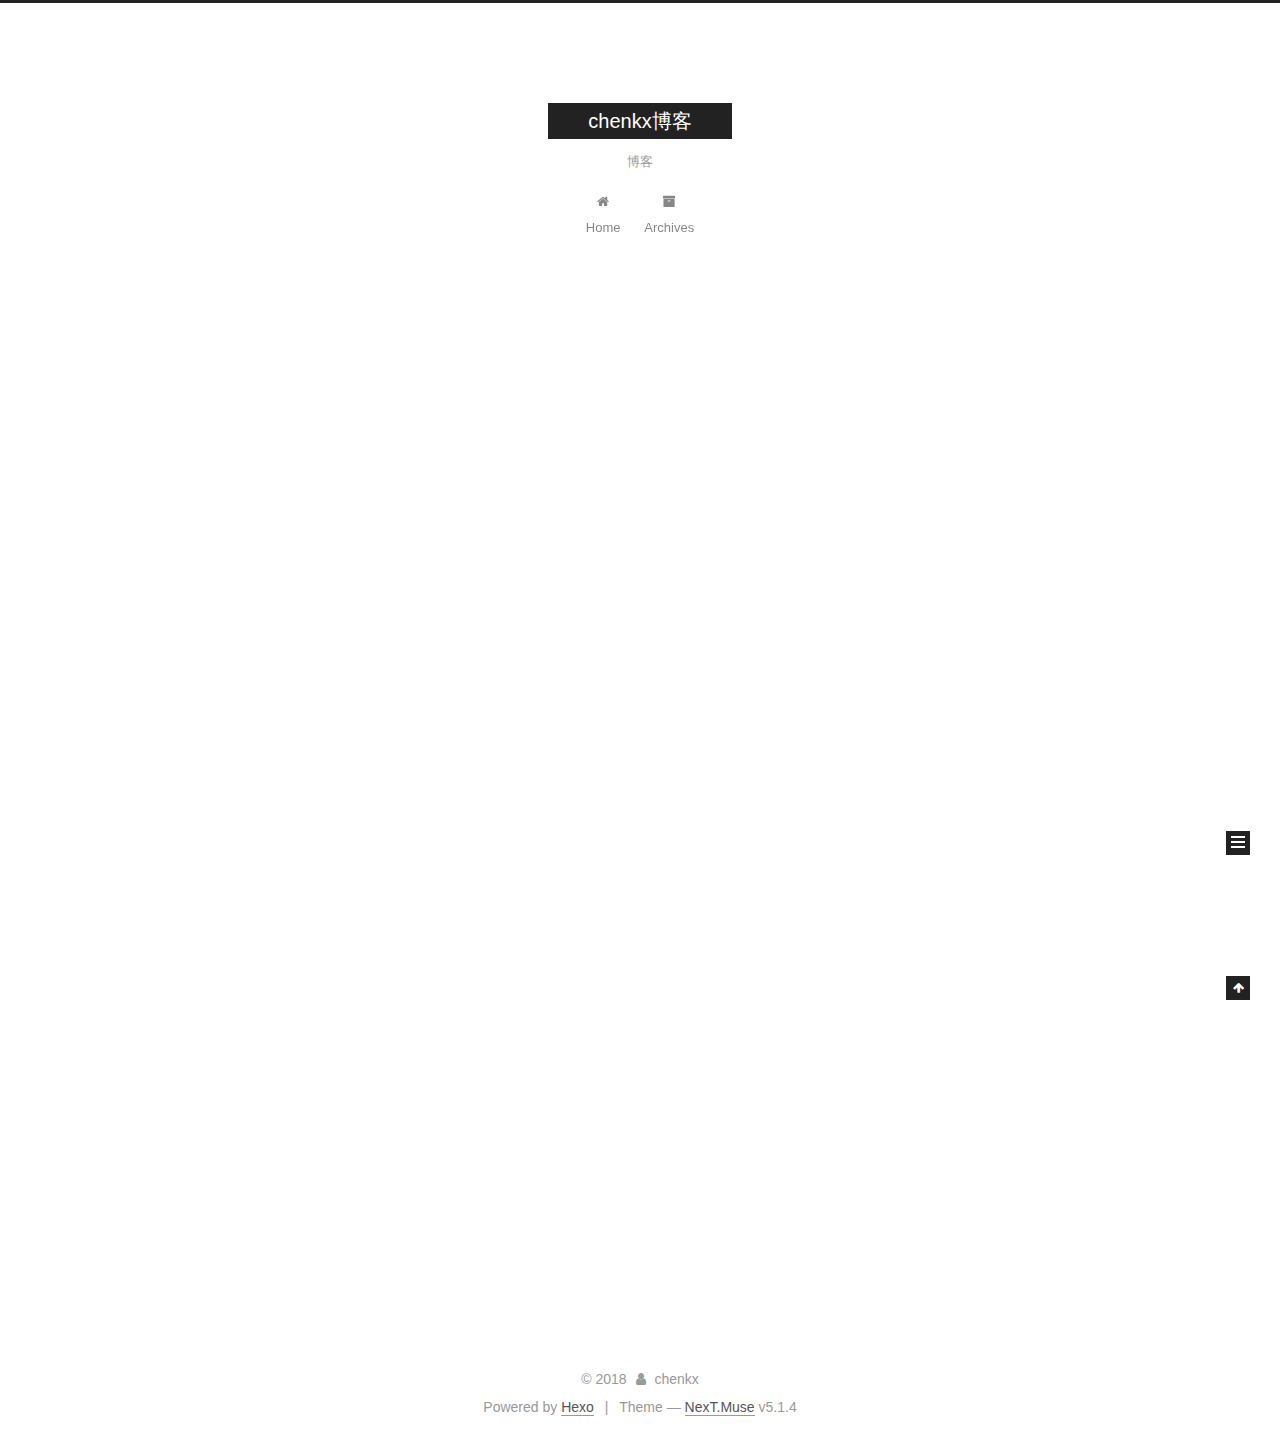
==== commit a01bcc6b: "Site updated: 2018-09-01 22:58:33" ====
--- a/index.html
+++ b/index.html
@@ -1,13 +1,85 @@
 <!DOCTYPE html>
-<html>
+
+
+
+  
+
+
+<html class="theme-next muse use-motion" lang="">
 <head>
-  <meta charset="utf-8">
-  
-
-  
-  <title>chenkx博客</title>
-  <meta name="viewport" content="width=device-width, initial-scale=1, maximum-scale=1">
-  <meta name="description" content="个人整理">
+  <meta charset="UTF-8"/>
+<meta http-equiv="X-UA-Compatible" content="IE=edge" />
+<meta name="viewport" content="width=device-width, initial-scale=1, maximum-scale=1"/>
+<meta name="theme-color" content="#222">
+
+
+
+
+
+
+
+
+
+<meta http-equiv="Cache-Control" content="no-transform" />
+<meta http-equiv="Cache-Control" content="no-siteapp" />
+
+
+
+
+
+
+
+
+
+
+
+
+
+
+
+
+  
+  
+  <link href="/lib/fancybox/source/jquery.fancybox.css?v=2.1.5" rel="stylesheet" type="text/css" />
+
+
+
+
+
+
+
+<link href="/lib/font-awesome/css/font-awesome.min.css?v=4.6.2" rel="stylesheet" type="text/css" />
+
+<link href="/css/main.css?v=5.1.4" rel="stylesheet" type="text/css" />
+
+
+  <link rel="apple-touch-icon" sizes="180x180" href="/images/apple-touch-icon-next.png?v=5.1.4">
+
+
+  <link rel="icon" type="image/png" sizes="32x32" href="/images/favicon-32x32-next.png?v=5.1.4">
+
+
+  <link rel="icon" type="image/png" sizes="16x16" href="/images/favicon-16x16-next.png?v=5.1.4">
+
+
+  <link rel="mask-icon" href="/images/logo.svg?v=5.1.4" color="#222">
+
+
+
+
+
+  <meta name="keywords" content="Hexo, NexT" />
+
+
+
+
+
+
+
+
+
+
+<meta name="description" content="个人整理">
 <meta property="og:type" content="website">
 <meta property="og:title" content="chenkx博客">
 <meta property="og:url" content="http://yoursite.com/index.html">
@@ -17,108 +89,221 @@
 <meta name="twitter:card" content="summary">
 <meta name="twitter:title" content="chenkx博客">
 <meta name="twitter:description" content="个人整理">
-  
-    <link rel="alternate" href="/atom.xml" title="chenkx博客" type="application/atom+xml">
-  
-  
-    <link rel="icon" href="/favicon.png">
-  
-  
-    <link href="//fonts.googleapis.com/css?family=Source+Code+Pro" rel="stylesheet" type="text/css">
-  
-  <link rel="stylesheet" href="/css/style.css">
+
+
+
+<script type="text/javascript" id="hexo.configurations">
+  var NexT = window.NexT || {};
+  var CONFIG = {
+    root: '/',
+    scheme: 'Muse',
+    version: '5.1.4',
+    sidebar: {"position":"left","display":"post","offset":12,"b2t":false,"scrollpercent":false,"onmobile":false},
+    fancybox: true,
+    tabs: true,
+    motion: {"enable":true,"async":false,"transition":{"post_block":"fadeIn","post_header":"slideDownIn","post_body":"slideDownIn","coll_header":"slideLeftIn","sidebar":"slideUpIn"}},
+    duoshuo: {
+      userId: '0',
+      author: 'Author'
+    },
+    algolia: {
+      applicationID: '',
+      apiKey: '',
+      indexName: '',
+      hits: {"per_page":10},
+      labels: {"input_placeholder":"Search for Posts","hits_empty":"We didn't find any results for the search: ${query}","hits_stats":"${hits} results found in ${time} ms"}
+    }
+  };
+</script>
+
+
+
+  <link rel="canonical" href="http://yoursite.com/"/>
+
+
+
+
+
+  <title>chenkx博客</title>
+  
+
+
+
+
+
+
+
+
 </head>
 
-<body>
-  <div id="container">
-    <div id="wrap">
-      <header id="header">
-  <div id="banner"></div>
-  <div id="header-outer" class="outer">
-    <div id="header-title" class="inner">
-      <h1 id="logo-wrap">
-        <a href="/" id="logo">chenkx博客</a>
-      </h1>
-      
-        <h2 id="subtitle-wrap">
-          <a href="/" id="subtitle">博客</a>
-        </h2>
-      
+<body itemscope itemtype="http://schema.org/WebPage" lang="default">
+
+  
+  
+    
+  
+
+  <div class="container sidebar-position-left 
+  page-home">
+    <div class="headband"></div>
+
+    <header id="header" class="header" itemscope itemtype="http://schema.org/WPHeader">
+      <div class="header-inner"><div class="site-brand-wrapper">
+  <div class="site-meta ">
+    
+
+    <div class="custom-logo-site-title">
+      <a href="/"  class="brand" rel="start">
+        <span class="logo-line-before"><i></i></span>
+        <span class="site-title">chenkx博客</span>
+        <span class="logo-line-after"><i></i></span>
+      </a>
     </div>
-    <div id="header-inner" class="inner">
-      <nav id="main-nav">
-        <a id="main-nav-toggle" class="nav-icon"></a>
-        
-          <a class="main-nav-link" href="/">Home</a>
-        
-          <a class="main-nav-link" href="/archives">Archives</a>
-        
-      </nav>
-      <nav id="sub-nav">
-        
-          <a id="nav-rss-link" class="nav-icon" href="/atom.xml" title="RSS Feed"></a>
-        
-        <a id="nav-search-btn" class="nav-icon" title="Search"></a>
-      </nav>
-      <div id="search-form-wrap">
-        <form action="//google.com/search" method="get" accept-charset="UTF-8" class="search-form"><input type="search" name="q" class="search-form-input" placeholder="Search"><button type="submit" class="search-form-submit">&#xF002;</button><input type="hidden" name="sitesearch" value="http://yoursite.com"></form>
-      </div>
-    </div>
+      
+        <p class="site-subtitle">博客</p>
+      
   </div>
-</header>
-      <div class="outer">
-        <section id="main">
-  
-    <article id="post-test" class="article article-type-post" itemscope itemprop="blogPost">
-  <div class="article-meta">
-    <a href="/2018/08/29/test/" class="article-date">
-  <time datetime="2018-08-29T15:48:22.527Z" itemprop="datePublished">2018-08-29</time>
-</a>
-    
+
+  <div class="site-nav-toggle">
+    <button>
+      <span class="btn-bar"></span>
+      <span class="btn-bar"></span>
+      <span class="btn-bar"></span>
+    </button>
   </div>
-  <div class="article-inner">
-    
-    
-    <div class="article-entry" itemprop="articleBody">
-      
-        <p><strong>test</strong></p>
-
-      
-    </div>
-    <footer class="article-footer">
-      <a data-url="http://yoursite.com/2018/08/29/test/" data-id="cjlfclg020000low8b5fexly4" class="article-share-link">Share</a>
-      
-      
-    </footer>
-  </div>
-  
-</article>
-
-
-  
-    <article id="post-hello-world" class="article article-type-post" itemscope itemprop="blogPost">
-  <div class="article-meta">
-    <a href="/2018/08/29/hello-world/" class="article-date">
-  <time datetime="2018-08-29T15:16:12.159Z" itemprop="datePublished">2018-08-29</time>
-</a>
-    
-  </div>
-  <div class="article-inner">
-    
-    
-      <header class="article-header">
-        
-  
-    <h1 itemprop="name">
-      <a class="article-title" href="/2018/08/29/hello-world/">Hello World</a>
-    </h1>
-  
-
+</div>
+
+<nav class="site-nav">
+  
+
+  
+    <ul id="menu" class="menu">
+      
+        
+        <li class="menu-item menu-item-home">
+          <a href="/" rel="section">
+            
+              <i class="menu-item-icon fa fa-fw fa-home"></i> <br />
+            
+            Home
+          </a>
+        </li>
+      
+        
+        <li class="menu-item menu-item-archives">
+          <a href="/archives/" rel="section">
+            
+              <i class="menu-item-icon fa fa-fw fa-archive"></i> <br />
+            
+            Archives
+          </a>
+        </li>
+      
+
+      
+    </ul>
+  
+
+  
+</nav>
+
+
+
+ </div>
+    </header>
+
+    <main id="main" class="main">
+      <div class="main-inner">
+        <div class="content-wrap">
+          <div id="content" class="content">
+            
+  <section id="posts" class="posts-expand">
+    
+      
+
+  
+
+  
+  
+  
+
+  <article class="post post-type-normal" itemscope itemtype="http://schema.org/Article">
+  
+  
+  
+  <div class="post-block">
+    <link itemprop="mainEntityOfPage" href="http://yoursite.com/2018/08/29/hello-world/">
+
+    <span hidden itemprop="author" itemscope itemtype="http://schema.org/Person">
+      <meta itemprop="name" content="chenkx">
+      <meta itemprop="description" content="">
+      <meta itemprop="image" content="/images/avatar.gif">
+    </span>
+
+    <span hidden itemprop="publisher" itemscope itemtype="http://schema.org/Organization">
+      <meta itemprop="name" content="chenkx博客">
+    </span>
+
+    
+      <header class="post-header">
+
+        
+        
+          <h1 class="post-title" itemprop="name headline">
+                
+                <a class="post-title-link" href="/2018/08/29/hello-world/" itemprop="url">Hello World</a></h1>
+        
+
+        <div class="post-meta">
+          <span class="post-time">
+            
+              <span class="post-meta-item-icon">
+                <i class="fa fa-calendar-o"></i>
+              </span>
+              
+                <span class="post-meta-item-text">Posted on</span>
+              
+              <time title="Post created" itemprop="dateCreated datePublished" datetime="2018-08-29T23:16:12+08:00">
+                2018-08-29
+              </time>
+            
+
+            
+
+            
+          </span>
+
+          
+
+          
+            
+          
+
+          
+          
+
+          
+
+          
+
+          
+
+        </div>
       </header>
     
-    <div class="article-entry" itemprop="articleBody">
-      
-        <p>Welcome to <a href="https://hexo.io/" target="_blank" rel="noopener">Hexo</a>! This is your very first post. Check <a href="https://hexo.io/docs/" target="_blank" rel="noopener">documentation</a> for more info. If you get any problems when using Hexo, you can find the answer in <a href="https://hexo.io/docs/troubleshooting.html" target="_blank" rel="noopener">troubleshooting</a> or you can ask me on <a href="https://github.com/hexojs/hexo/issues" target="_blank" rel="noopener">GitHub</a>.</p>
+
+    
+    
+    
+    <div class="post-body" itemprop="articleBody">
+
+      
+      
+
+      
+        
+          
+            <p>Welcome to <a href="https://hexo.io/" target="_blank" rel="noopener">Hexo</a>! This is your very first post. Check <a href="https://hexo.io/docs/" target="_blank" rel="noopener">documentation</a> for more info. If you get any problems when using Hexo, you can find the answer in <a href="https://hexo.io/docs/troubleshooting.html" target="_blank" rel="noopener">troubleshooting</a> or you can ask me on <a href="https://github.com/hexojs/hexo/issues" target="_blank" rel="noopener">GitHub</a>.</p>
 <h2 id="Quick-Start"><a href="#Quick-Start" class="headerlink" title="Quick Start"></a>Quick Start</h2><h3 id="Create-a-new-post"><a href="#Create-a-new-post" class="headerlink" title="Create a new post"></a>Create a new post</h3><figure class="highlight bash"><table><tr><td class="gutter"><pre><span class="line">1</span><br></pre></td><td class="code"><pre><span class="line">$ hexo new <span class="string">"My New Post"</span></span><br></pre></td></tr></table></figure>
 <p>More info: <a href="https://hexo.io/docs/writing.html" target="_blank" rel="noopener">Writing</a></p>
 <h3 id="Run-server"><a href="#Run-server" class="headerlink" title="Run server"></a>Run server</h3><figure class="highlight bash"><table><tr><td class="gutter"><pre><span class="line">1</span><br></pre></td><td class="code"><pre><span class="line">$ hexo server</span><br></pre></td></tr></table></figure>
@@ -128,95 +313,307 @@
 <h3 id="Deploy-to-remote-sites"><a href="#Deploy-to-remote-sites" class="headerlink" title="Deploy to remote sites"></a>Deploy to remote sites</h3><figure class="highlight bash"><table><tr><td class="gutter"><pre><span class="line">1</span><br></pre></td><td class="code"><pre><span class="line">$ hexo deploy</span><br></pre></td></tr></table></figure>
 <p>More info: <a href="https://hexo.io/docs/deployment.html" target="_blank" rel="noopener">Deployment</a></p>
 
+          
+        
       
     </div>
-    <footer class="article-footer">
-      <a data-url="http://yoursite.com/2018/08/29/hello-world/" data-id="cjlfclg0a0001low8el8ltoz2" class="article-share-link">Share</a>
-      
+    
+    
+    
+
+    
+
+    
+
+    
+
+    <footer class="post-footer">
+      
+
+      
+
+      
+
+      
+      
+        <div class="post-eof"></div>
       
     </footer>
   </div>
   
-</article>
-
-
-  
-
-
-</section>
-        
-          <aside id="sidebar">
-  
-    
-
-  
-    
-
-  
-    
-  
-    
-  <div class="widget-wrap">
-    <h3 class="widget-title">Archives</h3>
-    <div class="widget">
-      <ul class="archive-list"><li class="archive-list-item"><a class="archive-list-link" href="/archives/2018/08/">August 2018</a></li></ul>
+  
+  
+  </article>
+
+
+    
+  </section>
+
+  
+
+
+          </div>
+          
+
+
+          
+
+        </div>
+        
+          
+  
+  <div class="sidebar-toggle">
+    <div class="sidebar-toggle-line-wrap">
+      <span class="sidebar-toggle-line sidebar-toggle-line-first"></span>
+      <span class="sidebar-toggle-line sidebar-toggle-line-middle"></span>
+      <span class="sidebar-toggle-line sidebar-toggle-line-last"></span>
     </div>
   </div>
 
-
-  
-    
-  <div class="widget-wrap">
-    <h3 class="widget-title">Recent Posts</h3>
-    <div class="widget">
-      <ul>
-        
-          <li>
-            <a href="/2018/08/29/test/">(no title)</a>
-          </li>
-        
-          <li>
-            <a href="/2018/08/29/hello-world/">Hello World</a>
-          </li>
-        
-      </ul>
+  <aside id="sidebar" class="sidebar">
+    
+    <div class="sidebar-inner">
+
+      
+
+      
+
+      <section class="site-overview-wrap sidebar-panel sidebar-panel-active">
+        <div class="site-overview">
+          <div class="site-author motion-element" itemprop="author" itemscope itemtype="http://schema.org/Person">
+            
+              <p class="site-author-name" itemprop="name">chenkx</p>
+              <p class="site-description motion-element" itemprop="description">个人整理</p>
+          </div>
+
+          <nav class="site-state motion-element">
+
+            
+              <div class="site-state-item site-state-posts">
+              
+                <a href="/archives/">
+              
+                  <span class="site-state-item-count">1</span>
+                  <span class="site-state-item-name">posts</span>
+                </a>
+              </div>
+            
+
+            
+
+            
+
+          </nav>
+
+          
+
+          
+
+          
+          
+
+          
+          
+
+          
+
+        </div>
+      </section>
+
+      
+
+      
+
     </div>
+  </aside>
+
+
+        
+      </div>
+    </main>
+
+    <footer id="footer" class="footer">
+      <div class="footer-inner">
+        <div class="copyright">&copy; <span itemprop="copyrightYear">2018</span>
+  <span class="with-love">
+    <i class="fa fa-user"></i>
+  </span>
+  <span class="author" itemprop="copyrightHolder">chenkx</span>
+
+  
+</div>
+
+
+  <div class="powered-by">Powered by <a class="theme-link" target="_blank" href="https://hexo.io">Hexo</a></div>
+
+
+
+  <span class="post-meta-divider">|</span>
+
+
+
+  <div class="theme-info">Theme &mdash; <a class="theme-link" target="_blank" href="https://github.com/iissnan/hexo-theme-next">NexT.Muse</a> v5.1.4</div>
+
+
+
+
+        
+
+
+
+
+
+
+
+        
+      </div>
+    </footer>
+
+    
+      <div class="back-to-top">
+        <i class="fa fa-arrow-up"></i>
+        
+      </div>
+    
+
+    
+
   </div>
 
   
-</aside>
-        
-      </div>
-      <footer id="footer">
-  
-  <div class="outer">
-    <div id="footer-info" class="inner">
-      &copy; 2018 chenkx<br>
-      Powered by <a href="http://hexo.io/" target="_blank">Hexo</a>
-    </div>
-  </div>
-</footer>
-    </div>
-    <nav id="mobile-nav">
-  
-    <a href="/" class="mobile-nav-link">Home</a>
-  
-    <a href="/archives" class="mobile-nav-link">Archives</a>
-  
-</nav>
-    
-
-<script src="//ajax.googleapis.com/ajax/libs/jquery/2.0.3/jquery.min.js"></script>
-
-
-  <link rel="stylesheet" href="/fancybox/jquery.fancybox.css">
-  <script src="/fancybox/jquery.fancybox.pack.js"></script>
-
-
-<script src="/js/script.js"></script>
-
-
-
-  </div>
+
+<script type="text/javascript">
+  if (Object.prototype.toString.call(window.Promise) !== '[object Function]') {
+    window.Promise = null;
+  }
+</script>
+
+
+
+
+
+
+
+
+
+  
+
+
+
+
+
+
+
+
+
+
+
+
+  
+  
+    <script type="text/javascript" src="/lib/jquery/index.js?v=2.1.3"></script>
+  
+
+  
+  
+    <script type="text/javascript" src="/lib/fastclick/lib/fastclick.min.js?v=1.0.6"></script>
+  
+
+  
+  
+    <script type="text/javascript" src="/lib/jquery_lazyload/jquery.lazyload.js?v=1.9.7"></script>
+  
+
+  
+  
+    <script type="text/javascript" src="/lib/velocity/velocity.min.js?v=1.2.1"></script>
+  
+
+  
+  
+    <script type="text/javascript" src="/lib/velocity/velocity.ui.min.js?v=1.2.1"></script>
+  
+
+  
+  
+    <script type="text/javascript" src="/lib/fancybox/source/jquery.fancybox.pack.js?v=2.1.5"></script>
+  
+
+
+  
+
+
+  <script type="text/javascript" src="/js/src/utils.js?v=5.1.4"></script>
+
+  <script type="text/javascript" src="/js/src/motion.js?v=5.1.4"></script>
+
+
+
+  
+  
+
+  
+
+  
+
+
+  <script type="text/javascript" src="/js/src/bootstrap.js?v=5.1.4"></script>
+
+
+
+  
+
+
+  
+
+
+
+
+	
+
+
+
+
+
+  
+
+
+
+
+
+  
+
+
+
+
+
+
+
+
+
+
+
+
+  
+
+
+
+
+
+  
+
+  
+
+  
+
+  
+  
+
+  
+
+  
+
+  
+
 </body>
-</html>+</html>
--- a/css/main.css
+++ b/css/main.css
@@ -0,0 +1,2662 @@
+/* normalize.css v3.0.2 | MIT License | git.io/normalize */
+html {
+  font-family: sans-serif; /* 1 */
+  -ms-text-size-adjust: 100%; /* 2 */
+  -webkit-text-size-adjust: 100%; /* 2 */
+}
+body {
+  margin: 0;
+}
+article,
+aside,
+details,
+figcaption,
+figure,
+footer,
+header,
+hgroup,
+main,
+menu,
+nav,
+section,
+summary {
+  display: block;
+}
+audio,
+canvas,
+progress,
+video {
+  display: inline-block; /* 1 */
+  vertical-align: baseline; /* 2 */
+}
+audio:not([controls]) {
+  display: none;
+  height: 0;
+}
+[hidden],
+template {
+  display: none;
+}
+a {
+  background-color: transparent;
+}
+a:active,
+a:hover {
+  outline: 0;
+}
+abbr[title] {
+  border-bottom: 1px dotted;
+}
+b,
+strong {
+  font-weight: bold;
+}
+dfn {
+  font-style: italic;
+}
+h1 {
+  font-size: 2em;
+  margin: 0.67em 0;
+}
+mark {
+  background: #ff0;
+  color: #000;
+}
+small {
+  font-size: 80%;
+}
+sub,
+sup {
+  font-size: 75%;
+  line-height: 0;
+  position: relative;
+  vertical-align: baseline;
+}
+sup {
+  top: -0.5em;
+}
+sub {
+  bottom: -0.25em;
+}
+img {
+  border: 0;
+}
+svg:not(:root) {
+  overflow: hidden;
+}
+figure {
+  margin: 1em 40px;
+}
+hr {
+  -moz-box-sizing: content-box;
+  box-sizing: content-box;
+  height: 0;
+}
+pre {
+  overflow: auto;
+}
+code,
+kbd,
+pre,
+samp {
+  font-family: monospace, monospace;
+  font-size: 1em;
+}
+button,
+input,
+optgroup,
+select,
+textarea {
+  color: inherit; /* 1 */
+  font: inherit; /* 2 */
+  margin: 0; /* 3 */
+}
+button {
+  overflow: visible;
+}
+button,
+select {
+  text-transform: none;
+}
+button,
+html input[type="button"],
+input[type="reset"],
+input[type="submit"] {
+  -webkit-appearance: button; /* 2 */
+  cursor: pointer; /* 3 */
+}
+button[disabled],
+html input[disabled] {
+  cursor: default;
+}
+button::-moz-focus-inner,
+input::-moz-focus-inner {
+  border: 0;
+  padding: 0;
+}
+input {
+  line-height: normal;
+}
+input[type="checkbox"],
+input[type="radio"] {
+  box-sizing: border-box; /* 1 */
+  padding: 0; /* 2 */
+}
+input[type="number"]::-webkit-inner-spin-button,
+input[type="number"]::-webkit-outer-spin-button {
+  height: auto;
+}
+input[type="search"] {
+  -webkit-appearance: textfield; /* 1 */
+  -moz-box-sizing: content-box;
+  -webkit-box-sizing: content-box; /* 2 */
+  box-sizing: content-box;
+}
+input[type="search"]::-webkit-search-cancel-button,
+input[type="search"]::-webkit-search-decoration {
+  -webkit-appearance: none;
+}
+fieldset {
+  border: 1px solid #c0c0c0;
+  margin: 0 2px;
+  padding: 0.35em 0.625em 0.75em;
+}
+legend {
+  border: 0; /* 1 */
+  padding: 0; /* 2 */
+}
+textarea {
+  overflow: auto;
+}
+optgroup {
+  font-weight: bold;
+}
+table {
+  border-collapse: collapse;
+  border-spacing: 0;
+}
+td,
+th {
+  padding: 0;
+}
+::selection {
+  background: #262a30;
+  color: #fff;
+}
+body {
+  position: relative;
+  font-family: 'Lato', "PingFang SC", "Microsoft YaHei", sans-serif;
+  font-size: 14px;
+  line-height: 2;
+  color: #555;
+  background: #fff;
+}
+@media (max-width: 767px) {
+  body {
+    padding-right: 0 !important;
+  }
+}
+@media (min-width: 768px) and (max-width: 991px) {
+  body {
+    padding-right: 0 !important;
+  }
+}
+@media (min-width: 1600px) {
+  body {
+    font-size: 16px;
+  }
+}
+h1,
+h2,
+h3,
+h4,
+h5,
+h6 {
+  margin: 0;
+  padding: 0;
+  font-weight: bold;
+  line-height: 1.5;
+  font-family: 'Lato', "PingFang SC", "Microsoft YaHei", sans-serif;
+}
+h2,
+h3,
+h4,
+h5,
+h6 {
+  margin: 20px 0 15px;
+}
+h1 {
+  font-size: 22px;
+}
+@media (max-width: 767px) {
+  h1 {
+    font-size: 18px;
+  }
+}
+h2 {
+  font-size: 20px;
+}
+@media (max-width: 767px) {
+  h2 {
+    font-size: 16px;
+  }
+}
+h3 {
+  font-size: 18px;
+}
+@media (max-width: 767px) {
+  h3 {
+    font-size: 14px;
+  }
+}
+h4 {
+  font-size: 16px;
+}
+@media (max-width: 767px) {
+  h4 {
+    font-size: 12px;
+  }
+}
+h5 {
+  font-size: 14px;
+}
+@media (max-width: 767px) {
+  h5 {
+    font-size: 10px;
+  }
+}
+h6 {
+  font-size: 12px;
+}
+@media (max-width: 767px) {
+  h6 {
+    font-size: 8px;
+  }
+}
+p {
+  margin: 0 0 20px 0;
+}
+a {
+  color: #555;
+  text-decoration: none;
+  outline: none;
+  border-bottom: 1px solid #999;
+  word-wrap: break-word;
+}
+a:hover {
+  color: #222;
+  border-bottom-color: #222;
+}
+blockquote {
+  margin: 0;
+  padding: 0;
+}
+img {
+  display: block;
+  margin: auto;
+  max-width: 100%;
+  height: auto;
+}
+hr {
+  margin: 40px 0;
+  height: 3px;
+  border: none;
+  background-color: #ddd;
+  background-image: repeating-linear-gradient(-45deg, #fff, #fff 4px, transparent 4px, transparent 8px);
+}
+blockquote {
+  padding: 0 15px;
+  color: #666;
+  border-left: 4px solid #ddd;
+}
+blockquote cite::before {
+  content: "-";
+  padding: 0 5px;
+}
+dt {
+  font-weight: 700;
+}
+dd {
+  margin: 0;
+  padding: 0;
+}
+kbd {
+  border: 1px solid #ccc;
+  border-radius: 0.2em;
+  box-shadow: 0.1em 0.1em 0.2em rgba(0,0,0,0.1);
+  background-color: #f9f9f9;
+  font-family: inherit;
+  background-image: -webkit-linear-gradient(top, #eee, #fff, #eee);
+  padding: 0.1em 0.3em;
+  white-space: nowrap;
+}
+.text-left {
+  text-align: left;
+}
+.text-center {
+  text-align: center;
+}
+.text-right {
+  text-align: right;
+}
+.text-justify {
+  text-align: justify;
+}
+.text-nowrap {
+  white-space: nowrap;
+}
+.text-lowercase {
+  text-transform: lowercase;
+}
+.text-uppercase {
+  text-transform: uppercase;
+}
+.text-capitalize {
+  text-transform: capitalize;
+}
+.center-block {
+  display: block;
+  margin-left: auto;
+  margin-right: auto;
+}
+.clearfix:before,
+.clearfix:after {
+  content: " ";
+  display: table;
+}
+.clearfix:after {
+  clear: both;
+}
+.pullquote {
+  width: 45%;
+}
+.pullquote.left {
+  float: left;
+  margin-left: 5px;
+  margin-right: 10px;
+}
+.pullquote.right {
+  float: right;
+  margin-left: 10px;
+  margin-right: 5px;
+}
+.affix.affix.affix {
+  position: fixed;
+}
+.translation {
+  margin-top: -20px;
+  font-size: 14px;
+  color: #999;
+}
+.scrollbar-measure {
+  width: 100px;
+  height: 100px;
+  overflow: scroll;
+  position: absolute;
+  top: -9999px;
+}
+.use-motion .motion-element {
+  opacity: 0;
+}
+table {
+  margin: 20px 0;
+  width: 100%;
+  border-collapse: collapse;
+  border-spacing: 0;
+  border: 1px solid #ddd;
+  font-size: 14px;
+  table-layout: fixed;
+  word-wrap: break-all;
+}
+table>tbody>tr:nth-of-type(odd) {
+  background-color: #f9f9f9;
+}
+table>tbody>tr:hover {
+  background-color: #f5f5f5;
+}
+caption,
+th,
+td {
+  padding: 8px;
+  text-align: left;
+  vertical-align: middle;
+  font-weight: normal;
+}
+th,
+td {
+  border-bottom: 3px solid #ddd;
+  border-right: 1px solid #eee;
+}
+th {
+  padding-bottom: 10px;
+  font-weight: 700;
+}
+td {
+  border-bottom-width: 1px;
+}
+html,
+body {
+  height: 100%;
+}
+.container {
+  position: relative;
+  min-height: 100%;
+}
+.header-inner {
+  margin: 0 auto;
+  padding: 100px 0 70px;
+  width: 700px;
+}
+@media (min-width: 1600px) {
+  .container .header-inner {
+    width: 900px;
+  }
+}
+.main {
+  padding-bottom: 150px;
+}
+.main-inner {
+  margin: 0 auto;
+  width: 700px;
+}
+@media (min-width: 1600px) {
+  .container .main-inner {
+    width: 900px;
+  }
+}
+.footer {
+  position: absolute;
+  left: 0;
+  bottom: 0;
+  width: 100%;
+  min-height: 50px;
+}
+.footer-inner {
+  box-sizing: border-box;
+  margin: 20px auto;
+  width: 700px;
+}
+@media (min-width: 1600px) {
+  .container .footer-inner {
+    width: 900px;
+  }
+}
+pre,
+.highlight {
+  overflow: auto;
+  margin: 20px 0;
+  padding: 0;
+  font-size: 13px;
+  color: #4d4d4c;
+  background: #f7f7f7;
+  line-height: 1.6;
+}
+pre,
+code {
+  font-family: consolas, Menlo, "PingFang SC", "Microsoft YaHei", monospace;
+}
+code {
+  padding: 2px 4px;
+  word-wrap: break-word;
+  color: #555;
+  background: #eee;
+  border-radius: 3px;
+  font-size: 13px;
+}
+pre {
+  padding: 10px;
+}
+pre code {
+  padding: 0;
+  color: #4d4d4c;
+  background: none;
+  text-shadow: none;
+}
+.highlight {
+  border-radius: 1px;
+}
+.highlight pre {
+  border: none;
+  margin: 0;
+  padding: 10px 0;
+}
+.highlight table {
+  margin: 0;
+  width: auto;
+  border: none;
+}
+.highlight td {
+  border: none;
+  padding: 0;
+}
+.highlight figcaption {
+  font-size: 1em;
+  color: #4d4d4c;
+  line-height: 1em;
+  margin-bottom: 1em;
+}
+.highlight figcaption:before,
+.highlight figcaption:after {
+  content: " ";
+  display: table;
+}
+.highlight figcaption:after {
+  clear: both;
+}
+.highlight figcaption a {
+  float: right;
+  color: #4d4d4c;
+}
+.highlight figcaption a:hover {
+  border-bottom-color: #4d4d4c;
+}
+.highlight .gutter pre {
+  padding-left: 10px;
+  padding-right: 10px;
+  color: #869194;
+  text-align: right;
+  background-color: #eff2f3;
+}
+.highlight .code pre {
+  width: 100%;
+  padding-left: 10px;
+  padding-right: 10px;
+  background-color: #f7f7f7;
+}
+.highlight .line {
+  height: 20px;
+}
+.gutter {
+  -webkit-user-select: none;
+  -moz-user-select: none;
+  -ms-user-select: none;
+  user-select: none;
+}
+.gist table {
+  width: auto;
+}
+.gist table td {
+  border: none;
+}
+pre .deletion {
+  background: #fdd;
+}
+pre .addition {
+  background: #dfd;
+}
+pre .meta {
+  color: #8959a8;
+}
+pre .comment {
+  color: #8e908c;
+}
+pre .variable,
+pre .attribute,
+pre .tag,
+pre .regexp,
+pre .ruby .constant,
+pre .xml .tag .title,
+pre .xml .pi,
+pre .xml .doctype,
+pre .html .doctype,
+pre .css .id,
+pre .css .class,
+pre .css .pseudo {
+  color: #c82829;
+}
+pre .number,
+pre .preprocessor,
+pre .built_in,
+pre .literal,
+pre .params,
+pre .constant,
+pre .command {
+  color: #f5871f;
+}
+pre .ruby .class .title,
+pre .css .rules .attribute,
+pre .string,
+pre .value,
+pre .inheritance,
+pre .header,
+pre .ruby .symbol,
+pre .xml .cdata,
+pre .special,
+pre .number,
+pre .formula {
+  color: #718c00;
+}
+pre .title,
+pre .css .hexcolor {
+  color: #3e999f;
+}
+pre .function,
+pre .python .decorator,
+pre .python .title,
+pre .ruby .function .title,
+pre .ruby .title .keyword,
+pre .perl .sub,
+pre .javascript .title,
+pre .coffeescript .title {
+  color: #4271ae;
+}
+pre .keyword,
+pre .javascript .function {
+  color: #8959a8;
+}
+.full-image.full-image.full-image.full-image {
+  border: none;
+  max-width: 100%;
+  width: auto;
+  margin: 20px auto 25px;
+}
+@media (min-width: 992px) {
+  .full-image.full-image.full-image.full-image {
+    max-width: none;
+    width: 110%;
+    margin: 25px -5%;
+  }
+}
+.blockquote-center,
+.page-home .post-type-quote blockquote,
+.page-post-detail .post-type-quote blockquote {
+  position: relative;
+  margin: 40px 0;
+  padding: 0;
+  border-left: none;
+  text-align: center;
+}
+.blockquote-center::before,
+.page-home .post-type-quote blockquote::before,
+.page-post-detail .post-type-quote blockquote::before,
+.blockquote-center::after,
+.page-home .post-type-quote blockquote::after,
+.page-post-detail .post-type-quote blockquote::after {
+  position: absolute;
+  content: ' ';
+  display: block;
+  width: 100%;
+  height: 24px;
+  opacity: 0.2;
+  background-repeat: no-repeat;
+  background-position: 0 -6px;
+  background-size: 22px 22px;
+}
+.blockquote-center::before,
+.page-home .post-type-quote blockquote::before,
+.page-post-detail .post-type-quote blockquote::before {
+  top: -20px;
+  background-image: url("../images/quote-l.svg");
+  border-top: 1px solid #ccc;
+}
+.blockquote-center::after,
+.page-home .post-type-quote blockquote::after,
+.page-post-detail .post-type-quote blockquote::after {
+  bottom: -20px;
+  background-image: url("../images/quote-r.svg");
+  border-bottom: 1px solid #ccc;
+  background-position: 100% 8px;
+}
+.blockquote-center p,
+.page-home .post-type-quote blockquote p,
+.page-post-detail .post-type-quote blockquote p,
+.blockquote-center div,
+.page-home .post-type-quote blockquote div,
+.page-post-detail .post-type-quote blockquote div {
+  text-align: center;
+}
+.post .post-body .group-picture img {
+  box-sizing: border-box;
+  padding: 0 3px;
+  border: none;
+}
+.post .group-picture-row {
+  overflow: hidden;
+  margin-top: 6px;
+}
+.post .group-picture-row:first-child {
+  margin-top: 0;
+}
+.post .group-picture-column {
+  float: left;
+}
+.page-post-detail .post-body .group-picture-column {
+  float: none;
+  margin-top: 10px;
+  width: auto !important;
+}
+.page-post-detail .post-body .group-picture-column img {
+  margin: 0 auto;
+}
+.page-archive .group-picture-container {
+  overflow: hidden;
+}
+.page-archive .group-picture-row {
+  float: left;
+}
+.page-archive .group-picture-row:first-child {
+  margin-top: 6px;
+}
+.page-archive .group-picture-column {
+  max-width: 150px;
+  max-height: 150px;
+}
+.post-body .note {
+  position: relative;
+  padding: 15px;
+  margin-bottom: 20px;
+  border: 1px solid #eee;
+  border-left-width: 5px;
+  border-radius: 3px;
+}
+.post-body .note h2,
+.post-body .note h3,
+.post-body .note h4,
+.post-body .note h5,
+.post-body .note h6 {
+  margin-top: 0;
+  margin-bottom: 0;
+  border-bottom: initial;
+  padding-top: 0 !important;
+}
+.post-body .note p:first-child,
+.post-body .note ul:first-child,
+.post-body .note ol:first-child,
+.post-body .note table:first-child,
+.post-body .note pre:first-child,
+.post-body .note blockquote:first-child {
+  margin-top: 0;
+}
+.post-body .note p:last-child,
+.post-body .note ul:last-child,
+.post-body .note ol:last-child,
+.post-body .note table:last-child,
+.post-body .note pre:last-child,
+.post-body .note blockquote:last-child {
+  margin-bottom: 0;
+}
+.post-body .note.default {
+  border-left-color: #777;
+}
+.post-body .note.default h2,
+.post-body .note.default h3,
+.post-body .note.default h4,
+.post-body .note.default h5,
+.post-body .note.default h6 {
+  color: #777;
+}
+.post-body .note.primary {
+  border-left-color: #6f42c1;
+}
+.post-body .note.primary h2,
+.post-body .note.primary h3,
+.post-body .note.primary h4,
+.post-body .note.primary h5,
+.post-body .note.primary h6 {
+  color: #6f42c1;
+}
+.post-body .note.info {
+  border-left-color: #428bca;
+}
+.post-body .note.info h2,
+.post-body .note.info h3,
+.post-body .note.info h4,
+.post-body .note.info h5,
+.post-body .note.info h6 {
+  color: #428bca;
+}
+.post-body .note.success {
+  border-left-color: #5cb85c;
+}
+.post-body .note.success h2,
+.post-body .note.success h3,
+.post-body .note.success h4,
+.post-body .note.success h5,
+.post-body .note.success h6 {
+  color: #5cb85c;
+}
+.post-body .note.warning {
+  border-left-color: #f0ad4e;
+}
+.post-body .note.warning h2,
+.post-body .note.warning h3,
+.post-body .note.warning h4,
+.post-body .note.warning h5,
+.post-body .note.warning h6 {
+  color: #f0ad4e;
+}
+.post-body .note.danger {
+  border-left-color: #d9534f;
+}
+.post-body .note.danger h2,
+.post-body .note.danger h3,
+.post-body .note.danger h4,
+.post-body .note.danger h5,
+.post-body .note.danger h6 {
+  color: #d9534f;
+}
+.post-body .label {
+  display: inline;
+  padding: 0 2px;
+  white-space: nowrap;
+}
+.post-body .label.default {
+  background-color: #f0f0f0;
+}
+.post-body .label.primary {
+  background-color: #efe6f7;
+}
+.post-body .label.info {
+  background-color: #e5f2f8;
+}
+.post-body .label.success {
+  background-color: #e7f4e9;
+}
+.post-body .label.warning {
+  background-color: #fcf6e1;
+}
+.post-body .label.danger {
+  background-color: #fae8eb;
+}
+.post-body .tabs {
+  position: relative;
+  display: block;
+  margin-bottom: 20px;
+  padding-top: 10px;
+}
+.post-body .tabs ul.nav-tabs {
+  margin: 0;
+  padding: 0;
+  display: flex;
+  margin-bottom: -1px;
+}
+@media (max-width: 413px) {
+  .post-body .tabs ul.nav-tabs {
+    display: block;
+    margin-bottom: 5px;
+  }
+}
+.post-body .tabs ul.nav-tabs li.tab {
+  list-style-type: none !important;
+  margin: 0 0.25em 0 0;
+  border-top: 3px solid transparent;
+  border-left: 1px solid transparent;
+  border-right: 1px solid transparent;
+}
+@media (max-width: 413px) {
+  .post-body .tabs ul.nav-tabs li.tab {
+    margin: initial;
+    border-top: 1px solid transparent;
+    border-left: 3px solid transparent;
+    border-right: 1px solid transparent;
+    border-bottom: 1px solid transparent;
+  }
+}
+.post-body .tabs ul.nav-tabs li.tab a {
+  outline: 0;
+  border-bottom: initial;
+  display: block;
+  line-height: 1.8em;
+  padding: 0.25em 0.75em;
+  transition-duration: 0.2s;
+  transition-timing-function: ease-out;
+  transition-delay: 0s;
+}
+.post-body .tabs ul.nav-tabs li.tab a i {
+  width: 1.285714285714286em;
+}
+.post-body .tabs ul.nav-tabs li.tab.active {
+  border-top: 3px solid #fc6423;
+  border-left: 1px solid #ddd;
+  border-right: 1px solid #ddd;
+  background-color: #fff;
+}
+@media (max-width: 413px) {
+  .post-body .tabs ul.nav-tabs li.tab.active {
+    border-top: 1px solid #ddd;
+    border-left: 3px solid #fc6423;
+    border-right: 1px solid #ddd;
+    border-bottom: 1px solid #ddd;
+  }
+}
+.post-body .tabs ul.nav-tabs li.tab.active a {
+  cursor: default;
+  color: #555;
+}
+.post-body .tabs .tab-content {
+  background-color: #fff;
+}
+.post-body .tabs .tab-content .tab-pane {
+  border: 1px solid #ddd;
+  padding: 20px 20px 0 20px;
+}
+.post-body .tabs .tab-content .tab-pane:not(.active) {
+  display: none !important;
+}
+.post-body .tabs .tab-content .tab-pane.active {
+  display: block !important;
+}
+.btn {
+  display: inline-block;
+  padding: 0 20px;
+  font-size: 14px;
+  color: #fff;
+  background: #222;
+  border: 2px solid #222;
+  text-decoration: none;
+  border-radius: 0;
+  transition-property: background-color;
+  transition-duration: 0.2s;
+  transition-timing-function: ease-in-out;
+  transition-delay: 0s;
+  line-height: 2;
+}
+.btn:hover {
+  border-color: #222;
+  color: #222;
+  background: #fff;
+}
+.btn +.btn {
+  margin: 0 0 8px 8px;
+}
+.btn .fa-fw {
+  width: 1.285714285714286em;
+  text-align: left;
+}
+.btn-bar {
+  display: block;
+  width: 22px;
+  height: 2px;
+  background: #555;
+  border-radius: 1px;
+}
+.btn-bar+.btn-bar {
+  margin-top: 4px;
+}
+.pagination {
+  margin: 120px 0 40px;
+  text-align: center;
+  border-top: 1px solid #eee;
+}
+.page-number-basic,
+.pagination .prev,
+.pagination .next,
+.pagination .page-number,
+.pagination .space {
+  display: inline-block;
+  position: relative;
+  top: -1px;
+  margin: 0 10px;
+  padding: 0 11px;
+}
+@media (max-width: 767px) {
+  .page-number-basic,
+  .pagination .prev,
+  .pagination .next,
+  .pagination .page-number,
+  .pagination .space {
+    margin: 0 5px;
+  }
+}
+.pagination .prev,
+.pagination .next,
+.pagination .page-number {
+  border-bottom: 0;
+  border-top: 1px solid #eee;
+  transition-property: border-color;
+  transition-duration: 0.2s;
+  transition-timing-function: ease-in-out;
+  transition-delay: 0s;
+}
+.pagination .prev:hover,
+.pagination .next:hover,
+.pagination .page-number:hover {
+  border-top-color: #222;
+}
+.pagination .space {
+  padding: 0;
+  margin: 0;
+}
+.pagination .prev {
+  margin-left: 0;
+}
+.pagination .next {
+  margin-right: 0;
+}
+.pagination .page-number.current {
+  color: #fff;
+  background: #ccc;
+  border-top-color: #ccc;
+}
+@media (max-width: 767px) {
+  .pagination {
+    border-top: none;
+  }
+  .pagination .prev,
+  .pagination .next,
+  .pagination .page-number {
+    margin-bottom: 10px;
+    border-top: 0;
+    border-bottom: 1px solid #eee;
+    padding: 0 10px;
+  }
+  .pagination .prev:hover,
+  .pagination .next:hover,
+  .pagination .page-number:hover {
+    border-bottom-color: #222;
+  }
+}
+.comments {
+  margin: 60px 20px 0;
+}
+.tag-cloud {
+  text-align: center;
+}
+.tag-cloud a {
+  display: inline-block;
+  margin: 10px;
+}
+.back-to-top {
+  box-sizing: border-box;
+  position: fixed;
+  bottom: -100px;
+  right: 30px;
+  z-index: 1050;
+  padding: 0 6px;
+  width: 24px;
+  background: #222;
+  font-size: 12px;
+  opacity: 1;
+  color: #fff;
+  cursor: pointer;
+  text-align: center;
+  -webkit-transform: translateZ(0);
+  transition-property: bottom;
+  transition-duration: 0.2s;
+  transition-timing-function: ease-in-out;
+  transition-delay: 0s;
+}
+@media (min-width: 768px) and (max-width: 991px) {
+  .back-to-top {
+    display: none !important;
+  }
+}
+@media (max-width: 767px) {
+  .back-to-top {
+    display: none !important;
+  }
+}
+.back-to-top.back-to-top-on {
+  bottom: 19px;
+}
+.header {
+  background: transparent;
+}
+.header-inner {
+  position: relative;
+}
+.headband {
+  height: 3px;
+  background: #222;
+}
+.site-meta {
+  margin: 0;
+  text-align: center;
+}
+@media (max-width: 767px) {
+  .site-meta {
+    text-align: center;
+  }
+}
+.brand {
+  position: relative;
+  display: inline-block;
+  padding: 0 40px;
+  color: #fff;
+  background: #222;
+  border-bottom: none;
+}
+.brand:hover {
+  color: #fff;
+}
+.logo {
+  display: inline-block;
+  margin-right: 5px;
+  line-height: 36px;
+  vertical-align: top;
+}
+.site-title {
+  display: inline-block;
+  vertical-align: top;
+  line-height: 36px;
+  font-size: 20px;
+  font-weight: normal;
+  font-family: 'Lato', "PingFang SC", "Microsoft YaHei", sans-serif;
+}
+.site-subtitle {
+  margin-top: 10px;
+  font-size: 13px;
+  color: #999;
+}
+.use-motion .brand {
+  opacity: 0;
+}
+.use-motion .logo,
+.use-motion .site-title,
+.use-motion .site-subtitle {
+  opacity: 0;
+  position: relative;
+  top: -10px;
+}
+.site-nav-toggle {
+  display: none;
+  position: absolute;
+  top: 10px;
+  left: 10px;
+}
+@media (max-width: 767px) {
+  .site-nav-toggle {
+    display: block;
+  }
+}
+.site-nav-toggle button {
+  margin-top: 2px;
+  padding: 9px 10px;
+  background: transparent;
+  border: none;
+}
+@media (max-width: 767px) {
+  .site-nav {
+    display: none;
+    margin: 0 -10px;
+    padding: 0 10px;
+    clear: both;
+    border-top: 1px solid #ddd;
+  }
+}
+@media (min-width: 768px) and (max-width: 991px) {
+  .site-nav {
+    display: block !important;
+  }
+}
+@media (min-width: 992px) {
+  .site-nav {
+    display: block !important;
+  }
+}
+.menu {
+  margin-top: 20px;
+  padding-left: 0;
+  text-align: center;
+}
+.menu .menu-item {
+  display: inline-block;
+  margin: 0 10px;
+  list-style: none;
+}
+@media screen and (max-width: 767px) {
+  .menu .menu-item {
+    margin-top: 10px;
+  }
+}
+.menu .menu-item a {
+  display: block;
+  font-size: 13px;
+  line-height: inherit;
+  border-bottom: 1px solid transparent;
+  transition-property: border-color;
+  transition-duration: 0.2s;
+  transition-timing-function: ease-in-out;
+  transition-delay: 0s;
+}
+.menu .menu-item a:hover {
+  border-bottom-color: #222;
+}
+.menu .menu-item .fa {
+  margin-right: 5px;
+}
+.use-motion .menu-item {
+  opacity: 0;
+}
+.post-body {
+  font-family: 'Lato', "PingFang SC", "Microsoft YaHei", sans-serif;
+}
+@media (max-width: 767px) {
+  .post-body {
+    word-break: break-word;
+  }
+}
+.post-body .fancybox img {
+  display: block !important;
+  margin: 0 auto;
+  cursor: pointer;
+  cursor: zoom-in;
+  cursor: -webkit-zoom-in;
+}
+.post-body .image-caption,
+.post-body .figure .caption {
+  margin: -20px auto 15px;
+  text-align: center;
+  font-size: 14px;
+  color: #999;
+  font-weight: bold;
+  line-height: 1;
+}
+.post-sticky-flag {
+  display: inline-block;
+  font-size: 16px;
+  -ms-transform: rotate(30deg);
+  -webkit-transform: rotate(30deg);
+  -moz-transform: rotate(30deg);
+  -ms-transform: rotate(30deg);
+  -o-transform: rotate(30deg);
+  transform: rotate(30deg);
+}
+.use-motion .post-block,
+.use-motion .pagination,
+.use-motion .comments {
+  opacity: 0;
+}
+.use-motion .post-header {
+  opacity: 0;
+}
+.use-motion .post-body {
+  opacity: 0;
+}
+.use-motion .collection-title {
+  opacity: 0;
+}
+.posts-expand {
+  padding-top: 40px;
+}
+@media (max-width: 767px) {
+  .posts-expand {
+    margin: 0 20px;
+  }
+  .post-body pre .gutter pre {
+    padding-right: 10px;
+  }
+  .post-body .highlight {
+    margin-left: 0px;
+    margin-right: 0px;
+    padding: 0;
+  }
+  .post-body .highlight .gutter pre {
+    padding-right: 10px;
+  }
+}
+@media (min-width: 992px) {
+  .posts-expand .post-body {
+    text-align: justify;
+  }
+}
+.posts-expand .post-body h2,
+.posts-expand .post-body h3,
+.posts-expand .post-body h4,
+.posts-expand .post-body h5,
+.posts-expand .post-body h6 {
+  padding-top: 10px;
+}
+.posts-expand .post-body h2 .header-anchor,
+.posts-expand .post-body h3 .header-anchor,
+.posts-expand .post-body h4 .header-anchor,
+.posts-expand .post-body h5 .header-anchor,
+.posts-expand .post-body h6 .header-anchor {
+  float: right;
+  margin-left: 10px;
+  color: #ccc;
+  border-bottom-style: none;
+  visibility: hidden;
+}
+.posts-expand .post-body h2 .header-anchor:hover,
+.posts-expand .post-body h3 .header-anchor:hover,
+.posts-expand .post-body h4 .header-anchor:hover,
+.posts-expand .post-body h5 .header-anchor:hover,
+.posts-expand .post-body h6 .header-anchor:hover {
+  color: inherit;
+}
+.posts-expand .post-body h2:hover .header-anchor,
+.posts-expand .post-body h3:hover .header-anchor,
+.posts-expand .post-body h4:hover .header-anchor,
+.posts-expand .post-body h5:hover .header-anchor,
+.posts-expand .post-body h6:hover .header-anchor {
+  visibility: visible;
+}
+.posts-expand .post-body ul li {
+  list-style: circle;
+}
+.posts-expand .post-body img {
+  box-sizing: border-box;
+  margin: auto;
+  padding: 3px;
+  border: 1px solid #ddd;
+}
+.posts-expand .post-body .fancybox img {
+  margin: 0 auto 25px;
+}
+@media (max-width: 767px) {
+  .posts-collapse {
+    margin: 0 20px;
+  }
+  .posts-collapse .post-title,
+  .posts-collapse .post-meta {
+    display: block;
+    width: auto;
+    text-align: left;
+  }
+}
+.posts-collapse {
+  position: relative;
+  z-index: 1010;
+  margin-left: 55px;
+}
+.posts-collapse::after {
+  content: " ";
+  position: absolute;
+  top: 20px;
+  left: 0;
+  margin-left: -2px;
+  width: 4px;
+  height: 100%;
+  background: #f5f5f5;
+  z-index: -1;
+}
+@media (max-width: 767px) {
+  .posts-collapse {
+    margin: 0 20px;
+  }
+}
+.posts-collapse .collection-title {
+  position: relative;
+  margin: 60px 0;
+}
+.posts-collapse .collection-title h1,
+.posts-collapse .collection-title h2 {
+  margin-left: 20px;
+}
+.posts-collapse .collection-title small {
+  color: #bbb;
+  margin-left: 5px;
+}
+.posts-collapse .collection-title::before {
+  content: " ";
+  position: absolute;
+  left: 0;
+  top: 50%;
+  margin-left: -4px;
+  margin-top: -4px;
+  width: 8px;
+  height: 8px;
+  background: #bbb;
+  border-radius: 50%;
+}
+.posts-collapse .post {
+  margin: 30px 0;
+}
+.posts-collapse .post-header {
+  position: relative;
+  transition-duration: 0.2s;
+  transition-timing-function: ease-in-out;
+  transition-delay: 0s;
+  transition-property: border;
+  border-bottom: 1px dashed #ccc;
+}
+.posts-collapse .post-header::before {
+  content: " ";
+  position: absolute;
+  left: 0;
+  top: 12px;
+  width: 6px;
+  height: 6px;
+  margin-left: -4px;
+  background: #bbb;
+  border-radius: 50%;
+  border: 1px solid #fff;
+  transition-duration: 0.2s;
+  transition-timing-function: ease-in-out;
+  transition-delay: 0s;
+  transition-property: background;
+}
+.posts-collapse .post-header:hover {
+  border-bottom-color: #666;
+}
+.posts-collapse .post-header:hover::before {
+  background: #222;
+}
+.posts-collapse .post-meta {
+  position: absolute;
+  font-size: 12px;
+  left: 20px;
+  top: 5px;
+}
+.posts-collapse .post-comments-count {
+  display: none;
+}
+.posts-collapse .post-title {
+  margin-left: 60px;
+  font-size: 16px;
+  font-weight: normal;
+  line-height: inherit;
+}
+.posts-collapse .post-title::after {
+  margin-left: 3px;
+  opacity: 0.6;
+}
+.posts-collapse .post-title a {
+  color: #666;
+  border-bottom: none;
+}
+.page-home .post-type-quote .post-header,
+.page-post-detail .post-type-quote .post-header,
+.page-home .post-type-quote .post-tags,
+.page-post-detail .post-type-quote .post-tags {
+  display: none;
+}
+.posts-expand .post-title {
+  text-align: center;
+  word-break: break-word;
+  font-weight: 400;
+}
+.posts-expand .post-title-link {
+  display: inline-block;
+  position: relative;
+  color: #555;
+  border-bottom: none;
+  line-height: 1.2;
+  vertical-align: top;
+}
+.posts-expand .post-title-link::before {
+  content: "";
+  position: absolute;
+  width: 100%;
+  height: 2px;
+  bottom: 0;
+  left: 0;
+  background-color: #000;
+  visibility: hidden;
+  -webkit-transform: scaleX(0);
+  -moz-transform: scaleX(0);
+  -ms-transform: scaleX(0);
+  -o-transform: scaleX(0);
+  transform: scaleX(0);
+  transition-duration: 0.2s;
+  transition-timing-function: ease-in-out;
+  transition-delay: 0s;
+}
+.posts-expand .post-title-link:hover::before {
+  visibility: visible;
+  -webkit-transform: scaleX(1);
+  -moz-transform: scaleX(1);
+  -ms-transform: scaleX(1);
+  -o-transform: scaleX(1);
+  transform: scaleX(1);
+}
+.posts-expand .post-title-link .fa {
+  font-size: 16px;
+}
+.posts-expand .post-meta {
+  margin: 3px 0 60px 0;
+  color: #999;
+  font-family: 'Lato', "PingFang SC", "Microsoft YaHei", sans-serif;
+  font-size: 12px;
+  text-align: center;
+}
+.posts-expand .post-meta .post-category-list {
+  display: inline-block;
+  margin: 0;
+  padding: 3px;
+}
+.posts-expand .post-meta .post-category-list-link {
+  color: #999;
+}
+.posts-expand .post-meta .post-description {
+  font-size: 14px;
+  margin-top: 2px;
+}
+.post-meta-divider {
+  margin: 0 0.5em;
+}
+.post-meta-item-icon {
+  margin-right: 3px;
+}
+@media (min-width: 768px) and (max-width: 991px) {
+  .post-meta-item-icon {
+    display: inline-block;
+  }
+}
+@media (max-width: 767px) {
+  .post-meta-item-icon {
+    display: inline-block;
+  }
+}
+@media (min-width: 768px) and (max-width: 991px) {
+  .post-meta-item-text {
+    display: none;
+  }
+}
+@media (max-width: 767px) {
+  .post-meta-item-text {
+    display: none;
+  }
+}
+@media (max-width: 767px) {
+  .posts-expand .post-comments-count {
+    display: none;
+  }
+}
+.post-button {
+  margin-top: 40px;
+}
+.posts-expand .post-tags {
+  margin-top: 40px;
+  text-align: center;
+}
+.posts-expand .post-tags a {
+  display: inline-block;
+  margin-right: 10px;
+  font-size: 13px;
+}
+.post-nav {
+  display: table;
+  margin-top: 15px;
+  width: 100%;
+  border-top: 1px solid #eee;
+}
+.post-nav-divider {
+  display: table-cell;
+  width: 10%;
+}
+.post-nav-item {
+  display: table-cell;
+  padding: 10px 0 0 0;
+  width: 45%;
+  vertical-align: top;
+}
+.post-nav-item a {
+  position: relative;
+  display: block;
+  line-height: 25px;
+  font-size: 14px;
+  color: #555;
+  border-bottom: none;
+}
+.post-nav-item a:hover {
+  color: #222;
+  border-bottom: none;
+}
+.post-nav-item a:active {
+  top: 2px;
+}
+.post-nav-item .fa {
+  position: absolute;
+  top: 8px;
+  left: 0;
+  font-size: 12px;
+}
+.post-nav-next a {
+  padding-left: 15px;
+}
+.post-nav-prev {
+  text-align: right;
+}
+.post-nav-prev a {
+  padding-right: 15px;
+}
+.post-nav-prev .fa {
+  right: 0;
+  left: auto;
+}
+.posts-expand .post-eof {
+  display: block;
+  margin: 80px auto 60px;
+  width: 8%;
+  height: 1px;
+  background: #ccc;
+  text-align: center;
+}
+.post:last-child .post-eof.post-eof.post-eof {
+  display: none;
+}
+.post-gallery {
+  display: table;
+  table-layout: fixed;
+  width: 100%;
+  border-collapse: separate;
+}
+.post-gallery-row {
+  display: table-row;
+}
+.post-gallery .post-gallery-img {
+  display: table-cell;
+  text-align: center;
+  vertical-align: middle;
+  border: none;
+}
+.post-gallery .post-gallery-img img {
+  max-width: 100%;
+  max-height: 100%;
+  border: none;
+}
+.fancybox-close,
+.fancybox-close:hover {
+  border: none;
+}
+.rtl.post-body p,
+.rtl.post-body a,
+.rtl.post-body h1,
+.rtl.post-body h2,
+.rtl.post-body h3,
+.rtl.post-body h4,
+.rtl.post-body h5,
+.rtl.post-body h6,
+.rtl.post-body li,
+.rtl.post-body ul,
+.rtl.post-body ol {
+  direction: rtl;
+  font-family: UKIJ Ekran;
+}
+.rtl.post-title {
+  font-family: UKIJ Ekran;
+}
+.sidebar {
+  position: fixed;
+  right: 0;
+  top: 0;
+  bottom: 0;
+  width: 0;
+  z-index: 1040;
+  box-shadow: inset 0 2px 6px #000;
+  background: #222;
+  -webkit-transform: translateZ(0);
+}
+.sidebar a {
+  color: #999;
+  border-bottom-color: #555;
+}
+.sidebar a:hover {
+  color: #eee;
+}
+@media (min-width: 768px) and (max-width: 991px) {
+  .sidebar {
+    display: none !important;
+  }
+}
+@media (max-width: 767px) {
+  .sidebar {
+    display: none !important;
+  }
+}
+.sidebar-inner {
+  position: relative;
+  padding: 20px 10px;
+  color: #999;
+  text-align: center;
+}
+.site-overview-wrap {
+  overflow: hidden;
+}
+.site-overview {
+  overflow-y: auto;
+  overflow-x: hidden;
+}
+.sidebar-toggle {
+  position: fixed;
+  right: 30px;
+  bottom: 45px;
+  width: 14px;
+  height: 14px;
+  padding: 5px;
+  background: #222;
+  line-height: 0;
+  z-index: 1050;
+  cursor: pointer;
+  -webkit-transform: translateZ(0);
+}
+@media (min-width: 768px) and (max-width: 991px) {
+  .sidebar-toggle {
+    display: none !important;
+  }
+}
+@media (max-width: 767px) {
+  .sidebar-toggle {
+    display: none !important;
+  }
+}
+.sidebar-toggle-line {
+  position: relative;
+  display: inline-block;
+  vertical-align: top;
+  height: 2px;
+  width: 100%;
+  background: #fff;
+  margin-top: 3px;
+}
+.sidebar-toggle-line:first-child {
+  margin-top: 0;
+}
+.site-author-image {
+  display: block;
+  margin: 0 auto;
+  padding: 2px;
+  max-width: 96px;
+  height: auto;
+  border: 2px solid #333;
+}
+.site-author-name {
+  margin: 5px 0 0;
+  text-align: center;
+  color: #f5f5f5;
+  font-weight: normal;
+}
+.site-description {
+  margin-top: 5px;
+  text-align: center;
+  font-size: 14px;
+  color: #999;
+}
+.site-state {
+  overflow: hidden;
+  line-height: 1.4;
+  white-space: nowrap;
+  text-align: center;
+}
+.site-state-item {
+  display: inline-block;
+  padding: 0 15px;
+  border-left: 1px solid #333;
+}
+.site-state-item:first-child {
+  border-left: none;
+}
+.site-state-item a {
+  border-bottom: none;
+}
+.site-state-item-count {
+  display: block;
+  text-align: center;
+  color: inherit;
+  font-weight: 600;
+  font-size: 18px;
+}
+.site-state-item-name {
+  font-size: 13px;
+  color: inherit;
+}
+.feed-link {
+  margin-top: 20px;
+}
+.feed-link a {
+  display: inline-block;
+  padding: 0 15px;
+  color: #fc6423;
+  border: 1px solid #fc6423;
+  border-radius: 4px;
+}
+.feed-link a i {
+  color: #fc6423;
+  font-size: 14px;
+}
+.feed-link a:hover {
+  color: #fff;
+  background: #fc6423;
+}
+.feed-link a:hover i {
+  color: #fff;
+}
+.links-of-author {
+  margin-top: 20px;
+}
+.links-of-author a {
+  display: inline-block;
+  vertical-align: middle;
+  margin-right: 10px;
+  margin-bottom: 10px;
+  border-bottom-color: #555;
+  font-size: 13px;
+}
+.links-of-author a:before {
+  display: inline-block;
+  vertical-align: middle;
+  margin-right: 3px;
+  content: " ";
+  width: 4px;
+  height: 4px;
+  border-radius: 50%;
+  background: #94c311;
+}
+.links-of-blogroll {
+  font-size: 13px;
+}
+.links-of-blogroll-title {
+  margin-top: 20px;
+  font-size: 14px;
+  font-weight: 600;
+}
+.links-of-blogroll-list {
+  margin: 0;
+  padding: 0;
+  list-style: none;
+}
+.links-of-blogroll-item {
+  padding: 2px 10px;
+}
+.links-of-blogroll-item a {
+  max-width: 280px;
+  box-sizing: border-box;
+  display: inline-block;
+  overflow: hidden;
+  white-space: nowrap;
+  text-overflow: ellipsis;
+}
+.sidebar-nav {
+  margin: 0 0 20px;
+  padding-left: 0;
+}
+.sidebar-nav li {
+  display: inline-block;
+  cursor: pointer;
+  border-bottom: 1px solid transparent;
+  font-size: 14px;
+  color: #555;
+}
+.sidebar-nav li:hover {
+  color: #f5f5f5;
+}
+.page-post-detail .sidebar-nav-toc {
+  padding: 0 5px;
+}
+.page-post-detail .sidebar-nav-overview {
+  margin-left: 10px;
+}
+.sidebar-nav .sidebar-nav-active {
+  color: #87daff;
+  border-bottom-color: #87daff;
+}
+.sidebar-nav .sidebar-nav-active:hover {
+  color: #87daff;
+}
+.sidebar-panel {
+  display: none;
+}
+.sidebar-panel-active {
+  display: block;
+}
+.post-toc-empty {
+  font-size: 14px;
+  color: #666;
+}
+.post-toc-wrap {
+  overflow: hidden;
+}
+.post-toc {
+  overflow: auto;
+}
+.post-toc ol {
+  margin: 0;
+  padding: 0 2px 5px 10px;
+  text-align: left;
+  list-style: none;
+  font-size: 14px;
+}
+.post-toc ol > ol {
+  padding-left: 0;
+}
+.post-toc ol a {
+  transition-duration: 0.2s;
+  transition-timing-function: ease-in-out;
+  transition-delay: 0s;
+  transition-property: all;
+  color: #999;
+  border-bottom-color: #555;
+}
+.post-toc ol a:hover {
+  color: #ccc;
+  border-bottom-color: #ccc;
+}
+.post-toc .nav-item {
+  overflow: hidden;
+  text-overflow: ellipsis;
+  text-align: justify;
+  white-space: nowrap;
+  line-height: 1.8;
+}
+.post-toc .nav .nav-child {
+  display: none;
+}
+.post-toc .nav .active > .nav-child {
+  display: block;
+}
+.post-toc .nav .active-current > .nav-child {
+  display: block;
+}
+.post-toc .nav .active-current > .nav-child > .nav-item {
+  display: block;
+}
+.post-toc .nav .active > a {
+  color: #87daff;
+  border-bottom-color: #87daff;
+}
+.post-toc .nav .active-current > a {
+  color: #87daff;
+}
+.post-toc .nav .active-current > a:hover {
+  color: #87daff;
+}
+.footer {
+  font-size: 14px;
+  color: #999;
+}
+.footer img {
+  border: none;
+}
+.footer-inner {
+  text-align: center;
+}
+.with-love {
+  display: inline-block;
+  margin: 0 5px;
+}
+.powered-by,
+.theme-info {
+  display: inline-block;
+}
+.cc-license {
+  margin-top: 10px;
+  text-align: center;
+}
+.cc-license .cc-opacity {
+  opacity: 0.7;
+  border-bottom: none;
+}
+.cc-license .cc-opacity:hover {
+  opacity: 0.9;
+}
+.cc-license img {
+  display: inline-block;
+}
+.theme-next #ds-thread #ds-reset {
+  color: #555;
+}
+.theme-next #ds-thread #ds-reset .ds-replybox {
+  margin-bottom: 30px;
+}
+.theme-next #ds-thread #ds-reset .ds-replybox .ds-avatar,
+.theme-next #ds-reset .ds-avatar img {
+  box-shadow: none;
+}
+.theme-next #ds-thread #ds-reset .ds-textarea-wrapper {
+  border-color: #c7d4e1;
+  background: none;
+  border-top-right-radius: 3px;
+  border-top-left-radius: 3px;
+}
+.theme-next #ds-thread #ds-reset .ds-textarea-wrapper textarea {
+  height: 60px;
+}
+.theme-next #ds-reset .ds-rounded-top {
+  border-radius: 0;
+}
+.theme-next #ds-thread #ds-reset .ds-post-toolbar {
+  box-sizing: border-box;
+  border: 1px solid #c7d4e1;
+  background: #f6f8fa;
+}
+.theme-next #ds-thread #ds-reset .ds-post-options {
+  height: 40px;
+  border: none;
+  background: none;
+}
+.theme-next #ds-thread #ds-reset .ds-toolbar-buttons {
+  top: 11px;
+}
+.theme-next #ds-thread #ds-reset .ds-sync {
+  top: 5px;
+}
+.theme-next #ds-thread #ds-reset .ds-post-button {
+  top: 4px;
+  right: 5px;
+  width: 90px;
+  height: 30px;
+  border: 1px solid #c5ced7;
+  border-radius: 3px;
+  background-image: linear-gradient(#fbfbfc, #f5f7f9);
+  color: #60676d;
+}
+.theme-next #ds-thread #ds-reset .ds-post-button:hover {
+  background-position: 0 -30px;
+  color: #60676d;
+}
+.theme-next #ds-thread #ds-reset .ds-comments-info {
+  padding: 10px 0;
+}
+.theme-next #ds-thread #ds-reset .ds-sort {
+  display: none;
+}
+.theme-next #ds-thread #ds-reset li.ds-tab a.ds-current {
+  border: none;
+  background: #f6f8fa;
+  color: #60676d;
+}
+.theme-next #ds-thread #ds-reset li.ds-tab a.ds-current:hover {
+  background-color: #e9f0f7;
+  color: #60676d;
+}
+.theme-next #ds-thread #ds-reset li.ds-tab a {
+  border-radius: 2px;
+  padding: 5px;
+}
+.theme-next #ds-thread #ds-reset .ds-login-buttons p {
+  color: #999;
+  line-height: 36px;
+}
+.theme-next #ds-thread #ds-reset .ds-login-buttons .ds-service-list li {
+  height: 28px;
+}
+.theme-next #ds-thread #ds-reset .ds-service-list a {
+  background: none;
+  padding: 5px;
+  border: 1px solid;
+  border-radius: 3px;
+  text-align: center;
+}
+.theme-next #ds-thread #ds-reset .ds-service-list a:hover {
+  color: #fff;
+  background: #666;
+}
+.theme-next #ds-thread #ds-reset .ds-service-list .ds-weibo {
+  color: #fc9b00;
+  border-color: #fc9b00;
+}
+.theme-next #ds-thread #ds-reset .ds-service-list .ds-weibo:hover {
+  background: #fc9b00;
+}
+.theme-next #ds-thread #ds-reset .ds-service-list .ds-qq {
+  color: #60a3ec;
+  border-color: #60a3ec;
+}
+.theme-next #ds-thread #ds-reset .ds-service-list .ds-qq:hover {
+  background: #60a3ec;
+}
+.theme-next #ds-thread #ds-reset .ds-service-list .ds-renren {
+  color: #2e7ac4;
+  border-color: #2e7ac4;
+}
+.theme-next #ds-thread #ds-reset .ds-service-list .ds-renren:hover {
+  background: #2e7ac4;
+}
+.theme-next #ds-thread #ds-reset .ds-service-list .ds-douban {
+  color: #37994c;
+  border-color: #37994c;
+}
+.theme-next #ds-thread #ds-reset .ds-service-list .ds-douban:hover {
+  background: #37994c;
+}
+.theme-next #ds-thread #ds-reset .ds-service-list .ds-kaixin {
+  color: #fef20d;
+  border-color: #fef20d;
+}
+.theme-next #ds-thread #ds-reset .ds-service-list .ds-kaixin:hover {
+  background: #fef20d;
+}
+.theme-next #ds-thread #ds-reset .ds-service-list .ds-netease {
+  color: #f00;
+  border-color: #f00;
+}
+.theme-next #ds-thread #ds-reset .ds-service-list .ds-netease:hover {
+  background: #f00;
+}
+.theme-next #ds-thread #ds-reset .ds-service-list .ds-sohu {
+  color: #ffcb05;
+  border-color: #ffcb05;
+}
+.theme-next #ds-thread #ds-reset .ds-service-list .ds-sohu:hover {
+  background: #ffcb05;
+}
+.theme-next #ds-thread #ds-reset .ds-service-list .ds-baidu {
+  color: #2831e0;
+  border-color: #2831e0;
+}
+.theme-next #ds-thread #ds-reset .ds-service-list .ds-baidu:hover {
+  background: #2831e0;
+}
+.theme-next #ds-thread #ds-reset .ds-service-list .ds-google {
+  color: #166bec;
+  border-color: #166bec;
+}
+.theme-next #ds-thread #ds-reset .ds-service-list .ds-google:hover {
+  background: #166bec;
+}
+.theme-next #ds-thread #ds-reset .ds-service-list .ds-weixin {
+  color: #00ce0d;
+  border-color: #00ce0d;
+}
+.theme-next #ds-thread #ds-reset .ds-service-list .ds-weixin:hover {
+  background: #00ce0d;
+}
+.theme-next #ds-thread #ds-reset .ds-service-list .ds-more-services {
+  border: none;
+}
+.theme-next #ds-thread #ds-reset .ds-service-list .ds-more-services:hover {
+  background: none;
+}
+.theme-next #ds-reset .duoshuo-ua-admin {
+  display: inline-block;
+  color: #f00;
+}
+.theme-next #ds-reset .duoshuo-ua-platform,
+.theme-next #ds-reset .duoshuo-ua-browser {
+  color: #ccc;
+}
+.theme-next #ds-reset .duoshuo-ua-platform .fa,
+.theme-next #ds-reset .duoshuo-ua-browser .fa {
+  display: inline-block;
+  margin-right: 3px;
+}
+.theme-next #ds-reset .duoshuo-ua-separator {
+  display: inline-block;
+  margin-left: 5px;
+}
+.theme-next .this_ua {
+  background-color: #ccc !important;
+  border-radius: 4px;
+  padding: 0 5px !important;
+  margin: 1px 1px !important;
+  border: 1px solid #bbb !important;
+  color: #fff;
+  display: inline-block !important;
+}
+.theme-next .this_ua.admin {
+  background-color: #d9534f !important;
+  border-color: #d9534f !important;
+}
+.theme-next .this_ua.platform.iOS,
+.theme-next .this_ua.platform.Mac,
+.theme-next .this_ua.platform.Windows {
+  background-color: #39b3d7 !important;
+  border-color: #46b8da !important;
+}
+.theme-next .this_ua.platform.Linux {
+  background-color: #3a3a3a !important;
+  border-color: #1f1f1f !important;
+}
+.theme-next .this_ua.platform.Android {
+  background-color: #00c47d !important;
+  border-color: #01b171 !important;
+}
+.theme-next .this_ua.browser.Mobile,
+.theme-next .this_ua.browser.Chrome {
+  background-color: #5cb85c !important;
+  border-color: #4cae4c !important;
+}
+.theme-next .this_ua.browser.Firefox {
+  background-color: #f0ad4e !important;
+  border-color: #eea236 !important;
+}
+.theme-next .this_ua.browser.Maxthon,
+.theme-next .this_ua.browser.IE {
+  background-color: #428bca !important;
+  border-color: #357ebd !important;
+}
+.theme-next .this_ua.browser.baidu,
+.theme-next .this_ua.browser.UCBrowser,
+.theme-next .this_ua.browser.Opera {
+  background-color: #d9534f !important;
+  border-color: #d43f3a !important;
+}
+.theme-next .this_ua.browser.Android,
+.theme-next .this_ua.browser.QQBrowser {
+  background-color: #78ace9 !important;
+  border-color: #4cae4c !important;
+}
+.post-spread {
+  margin-top: 20px;
+  text-align: center;
+}
+.jiathis_style {
+  display: inline-block;
+}
+.jiathis_style a {
+  border: none;
+}
+.fa {
+  font-family: FontAwesome !important;
+}
+.post-spread {
+  margin-top: 20px;
+  text-align: center;
+}
+.bdshare-slide-button-box a {
+  border: none;
+}
+.bdsharebuttonbox {
+  display: inline-block;
+}
+.bdsharebuttonbox a {
+  border: none;
+}
+.local-search-pop-overlay {
+  position: fixed;
+  width: 100%;
+  height: 100%;
+  top: 0;
+  left: 0;
+  z-index: 2080;
+  background-color: rgba(0,0,0,0.3);
+}
+.local-search-popup {
+  display: none;
+  position: fixed;
+  top: 10%;
+  left: 50%;
+  margin-left: -350px;
+  width: 700px;
+  height: 80%;
+  padding: 0;
+  background: #fff;
+  color: #333;
+  z-index: 9999;
+  border-radius: 5px;
+}
+@media (max-width: 767px) {
+  .local-search-popup {
+    padding: 0;
+    top: 0;
+    left: 0;
+    margin: 0;
+    width: 100%;
+    height: 100%;
+    border-radius: 0;
+  }
+}
+.local-search-popup ul.search-result-list {
+  padding: 0;
+  margin: 0 5px;
+}
+.local-search-popup p.search-result {
+  border-bottom: 1px dashed #ccc;
+  padding: 5px 0;
+}
+.local-search-popup a.search-result-title {
+  font-weight: bold;
+  font-size: 16px;
+}
+.local-search-popup .search-keyword {
+  border-bottom: 1px dashed #f00;
+  font-weight: bold;
+  color: #f00;
+}
+.local-search-popup .local-search-header {
+  padding: 5px;
+  height: 36px;
+  background: #f5f5f5;
+  border-top-left-radius: 5px;
+  border-top-right-radius: 5px;
+}
+.local-search-popup #local-search-result {
+  overflow: auto;
+  position: relative;
+  padding: 5px 25px;
+  height: calc(100% - 55px);
+}
+.local-search-popup .local-search-input-wrapper {
+  display: inline-block;
+  width: calc(100% - 90px);
+  height: 36px;
+  line-height: 36px;
+  padding: 0 5px;
+}
+.local-search-popup .local-search-input-wrapper input {
+  padding: 8px 0;
+  height: 20px;
+  display: block;
+  width: 100%;
+  outline: none;
+  border: none;
+  background: transparent;
+  vertical-align: middle;
+}
+.local-search-popup .search-icon,
+.local-search-popup .popup-btn-close {
+  display: inline-block;
+  font-size: 18px;
+  color: #999;
+  height: 36px;
+  width: 18px;
+  padding-left: 10px;
+  padding-right: 10px;
+}
+.local-search-popup .search-icon {
+  float: left;
+}
+.local-search-popup .popup-btn-close {
+  border-left: 1px solid #eee;
+  float: right;
+  cursor: pointer;
+}
+.local-search-popup #no-result {
+  position: absolute;
+  left: 50%;
+  top: 50%;
+  -webkit-transform: translate(-50%, -50%);
+  -webkit-transform: translate(-50%, -50%);
+  -moz-transform: translate(-50%, -50%);
+  -ms-transform: translate(-50%, -50%);
+  -o-transform: translate(-50%, -50%);
+  transform: translate(-50%, -50%);
+  color: #ccc;
+}
+.site-uv,
+.site-pv,
+.page-pv {
+  display: inline-block;
+}
+.site-uv .busuanzi-value,
+.site-pv .busuanzi-value,
+.page-pv .busuanzi-value {
+  margin: 0 5px;
+}
+.site-uv {
+  margin-right: 10px;
+}
+.site-uv::after {
+  content: "|";
+  padding-left: 10px;
+}
+.page-archive .archive-page-counter {
+  position: relative;
+  top: 3px;
+  left: 20px;
+}
+@media (max-width: 767px) {
+  .page-archive .archive-page-counter {
+    top: 5px;
+  }
+}
+.page-archive .posts-collapse .archive-move-on {
+  position: absolute;
+  top: 11px;
+  left: 0;
+  margin-left: -6px;
+  width: 10px;
+  height: 10px;
+  opacity: 0.5;
+  background: #555;
+  border: 1px solid #fff;
+  border-radius: 50%;
+}
+.category-all-page .category-all-title {
+  text-align: center;
+}
+.category-all-page .category-all {
+  margin-top: 20px;
+}
+.category-all-page .category-list {
+  margin: 0;
+  padding: 0;
+  list-style: none;
+}
+.category-all-page .category-list-item {
+  margin: 5px 10px;
+}
+.category-all-page .category-list-count {
+  color: #bbb;
+}
+.category-all-page .category-list-count:before {
+  display: inline;
+  content: " (";
+}
+.category-all-page .category-list-count:after {
+  display: inline;
+  content: ") ";
+}
+.category-all-page .category-list-child {
+  padding-left: 10px;
+}
+#schedule ul#event-list {
+  padding-left: 30px;
+}
+#schedule ul#event-list hr {
+  margin: 20px 0 45px 0 !important;
+  background: #222;
+}
+#schedule ul#event-list hr:after {
+  display: inline-block;
+  content: 'NOW';
+  background: #222;
+  color: #fff;
+  font-weight: bold;
+  text-align: right;
+  padding: 0 5px;
+}
+#schedule ul#event-list li.event {
+  margin: 20px 0px;
+  background: #f9f9f9;
+  padding-left: 10px;
+  min-height: 40px;
+}
+#schedule ul#event-list li.event h2.event-summary {
+  margin: 0;
+  padding-bottom: 3px;
+}
+#schedule ul#event-list li.event h2.event-summary:before {
+  display: inline-block;
+  font-family: FontAwesome;
+  font-size: 8px;
+  content: '\f111';
+  vertical-align: middle;
+  margin-right: 25px;
+  color: #bbb;
+}
+#schedule ul#event-list li.event span.event-relative-time {
+  display: inline-block;
+  font-size: 12px;
+  font-weight: 400;
+  padding-left: 12px;
+  color: #bbb;
+}
+#schedule ul#event-list li.event span.event-details {
+  display: block;
+  color: #bbb;
+  margin-left: 56px;
+  padding-top: 3px;
+  padding-bottom: 6px;
+  text-indent: -24px;
+  line-height: 18px;
+}
+#schedule ul#event-list li.event span.event-details:before {
+  text-indent: 0;
+  display: inline-block;
+  width: 14px;
+  font-family: FontAwesome;
+  text-align: center;
+  margin-right: 9px;
+  color: #bbb;
+}
+#schedule ul#event-list li.event span.event-details.event-location:before {
+  content: '\f041';
+}
+#schedule ul#event-list li.event span.event-details.event-duration:before {
+  content: '\f017';
+}
+#schedule ul#event-list li.event-past {
+  background: #fcfcfc;
+}
+#schedule ul#event-list li.event-past > * {
+  opacity: 0.6;
+}
+#schedule ul#event-list li.event-past h2.event-summary {
+  color: #bbb;
+}
+#schedule ul#event-list li.event-past h2.event-summary:before {
+  color: #dfdfdf;
+}
+#schedule ul#event-list li.event-now {
+  background: #222;
+  color: #fff;
+  padding: 15px 0 15px 10px;
+}
+#schedule ul#event-list li.event-now h2.event-summary:before {
+  -webkit-transform: scale(1.2);
+  -moz-transform: scale(1.2);
+  -ms-transform: scale(1.2);
+  -o-transform: scale(1.2);
+  transform: scale(1.2);
+  color: #fff;
+  animation: dot-flash 1s alternate infinite ease-in-out;
+}
+#schedule ul#event-list li.event-now * {
+  color: #fff !important;
+}
+@-moz-keyframes dot-flash {
+  from {
+    opacity: 1;
+    -webkit-transform: scale(1.1);
+    -moz-transform: scale(1.1);
+    -ms-transform: scale(1.1);
+    -o-transform: scale(1.1);
+    transform: scale(1.1);
+  }
+  to {
+    opacity: 0;
+    -webkit-transform: scale(1);
+    -moz-transform: scale(1);
+    -ms-transform: scale(1);
+    -o-transform: scale(1);
+    transform: scale(1);
+  }
+}
+@-webkit-keyframes dot-flash {
+  from {
+    opacity: 1;
+    -webkit-transform: scale(1.1);
+    -moz-transform: scale(1.1);
+    -ms-transform: scale(1.1);
+    -o-transform: scale(1.1);
+    transform: scale(1.1);
+  }
+  to {
+    opacity: 0;
+    -webkit-transform: scale(1);
+    -moz-transform: scale(1);
+    -ms-transform: scale(1);
+    -o-transform: scale(1);
+    transform: scale(1);
+  }
+}
+@-o-keyframes dot-flash {
+  from {
+    opacity: 1;
+    -webkit-transform: scale(1.1);
+    -moz-transform: scale(1.1);
+    -ms-transform: scale(1.1);
+    -o-transform: scale(1.1);
+    transform: scale(1.1);
+  }
+  to {
+    opacity: 0;
+    -webkit-transform: scale(1);
+    -moz-transform: scale(1);
+    -ms-transform: scale(1);
+    -o-transform: scale(1);
+    transform: scale(1);
+  }
+}
+@keyframes dot-flash {
+  from {
+    opacity: 1;
+    -webkit-transform: scale(1.1);
+    -moz-transform: scale(1.1);
+    -ms-transform: scale(1.1);
+    -o-transform: scale(1.1);
+    transform: scale(1.1);
+  }
+  to {
+    opacity: 0;
+    -webkit-transform: scale(1);
+    -moz-transform: scale(1);
+    -ms-transform: scale(1);
+    -o-transform: scale(1);
+    transform: scale(1);
+  }
+}
+.page-post-detail .sidebar-toggle-line {
+  background: #87daff;
+}
+.page-post-detail .comments {
+  overflow: hidden;
+}
+@media (max-width: 767px) {
+  .header-inner,
+  .container .main-inner,
+  .footer-inner {
+    width: auto;
+  }
+}
+embed {
+  display: block;
+  margin: 0px auto 25px auto;
+}
+.custom-logo .site-meta-headline {
+  text-align: center;
+}
+.custom-logo .brand {
+  background: none;
+}
+.custom-logo .site-title {
+  margin: 10px auto 0;
+  font-size: 24px;
+  color: #222;
+}
+.custom-logo .site-title a {
+  border: none;
+}
+.custom-logo-image {
+  margin: 0 auto;
+  padding: 5px;
+  max-width: 150px;
+  background: #fff;
+}
+@media (max-width: 767px) {
+  .site-nav {
+    position: absolute;
+    left: 0;
+    top: 52px;
+    margin: 0;
+    width: 100%;
+    padding: 0;
+    background: #fff;
+    border-bottom: 1px solid #ddd;
+    z-index: 1030;
+  }
+}
+@media (max-width: 767px) {
+  .menu {
+    text-align: left;
+  }
+}
+@media (max-width: 767px) {
+  .menu .menu-item {
+    display: block;
+    margin: 0 10px;
+    vertical-align: top;
+  }
+}
+@media (max-width: 767px) {
+  .menu .menu-item br {
+    display: none;
+  }
+}
+@media (max-width: 767px) {
+  .menu .menu-item a {
+    padding: 5px 10px;
+  }
+}
+.menu .menu-item .fa {
+  margin-right: 0;
+}
+.site-search form {
+  display: none;
+}
+.links-of-blogroll-inline .links-of-blogroll-item {
+  display: inline-block;
+}
